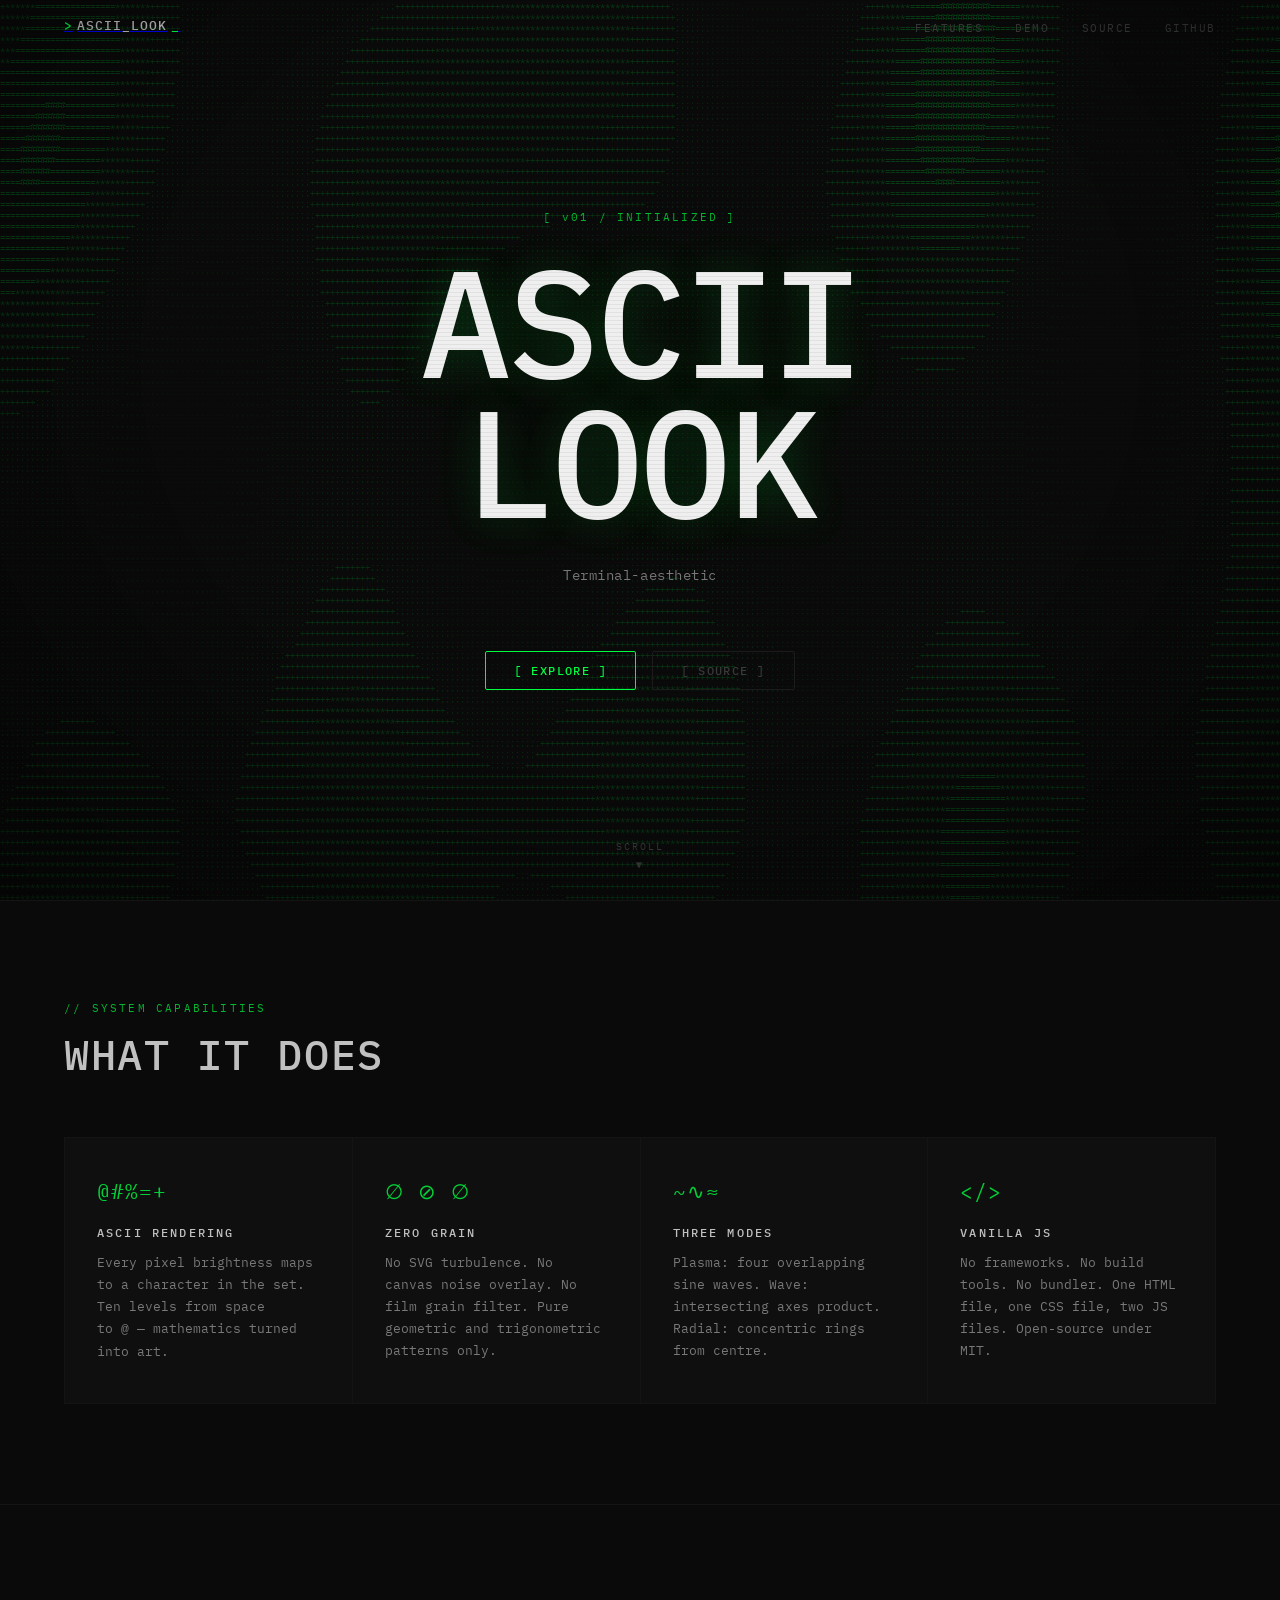
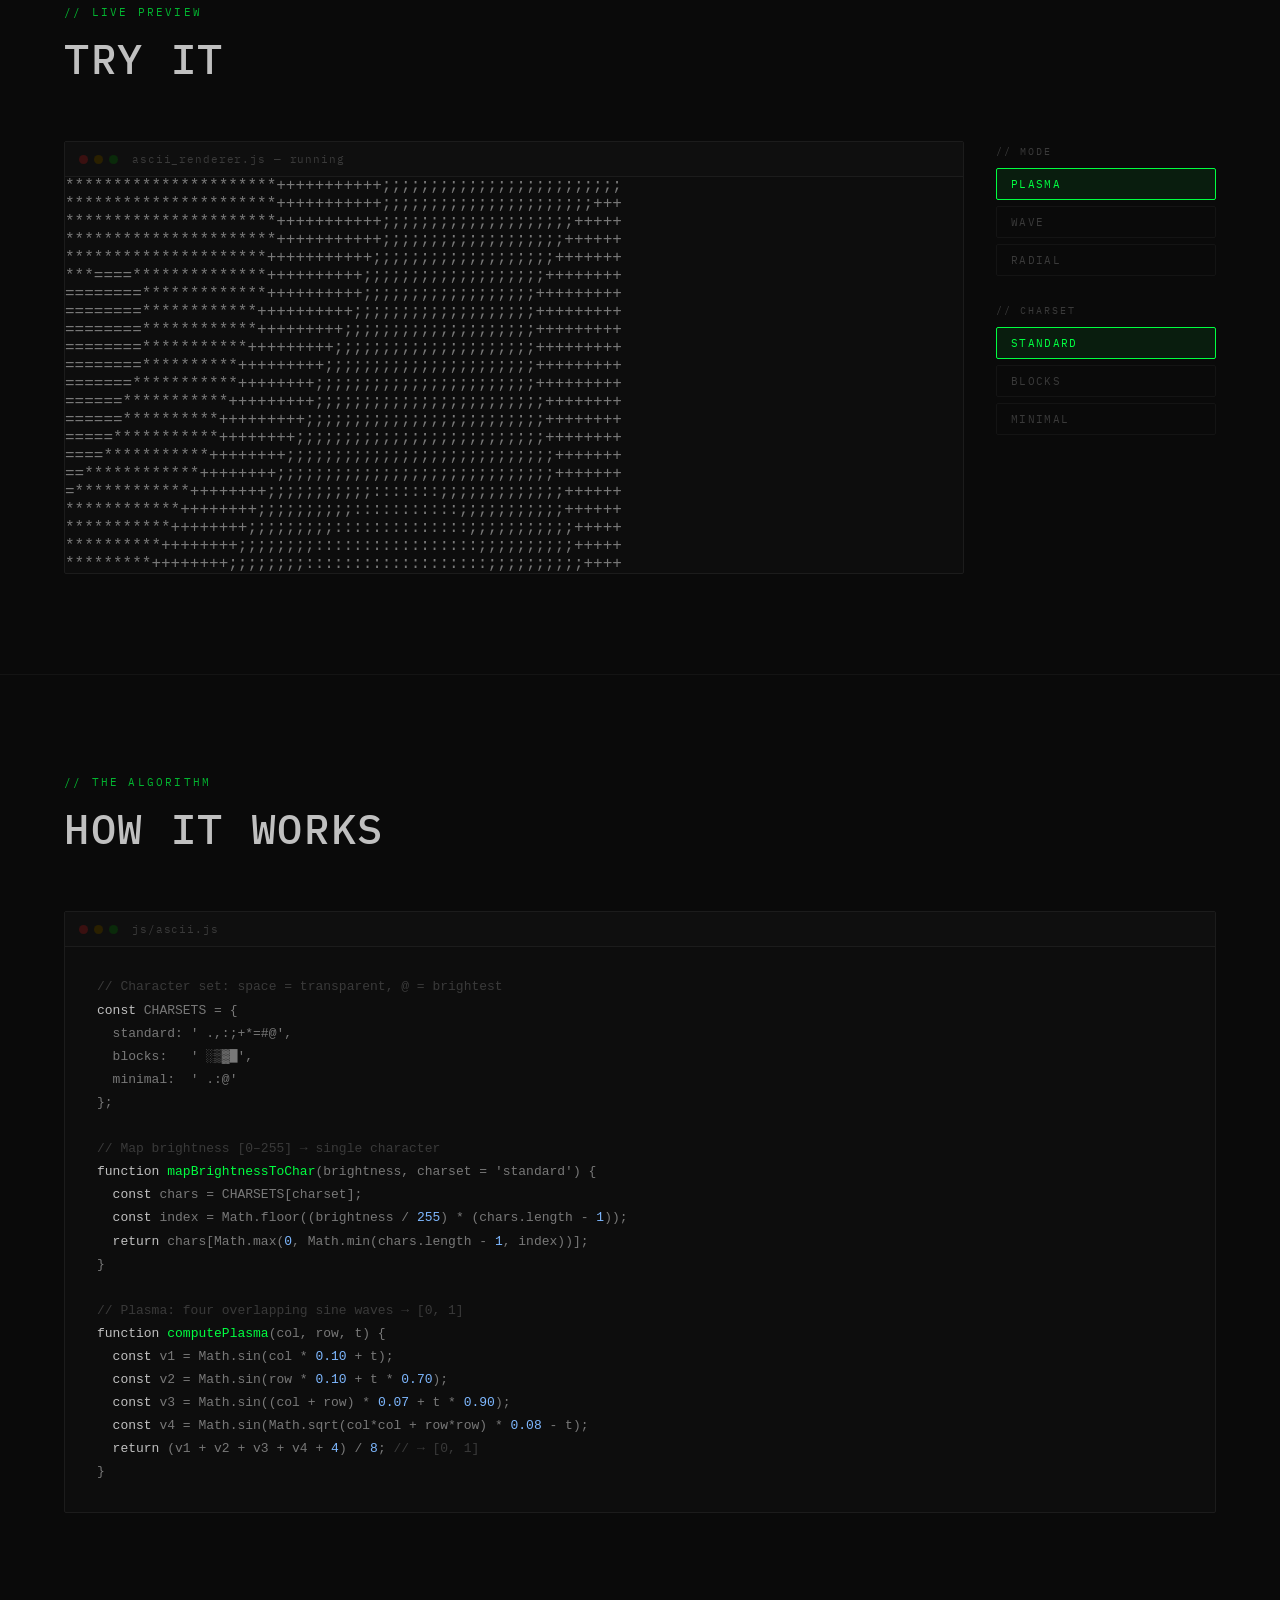
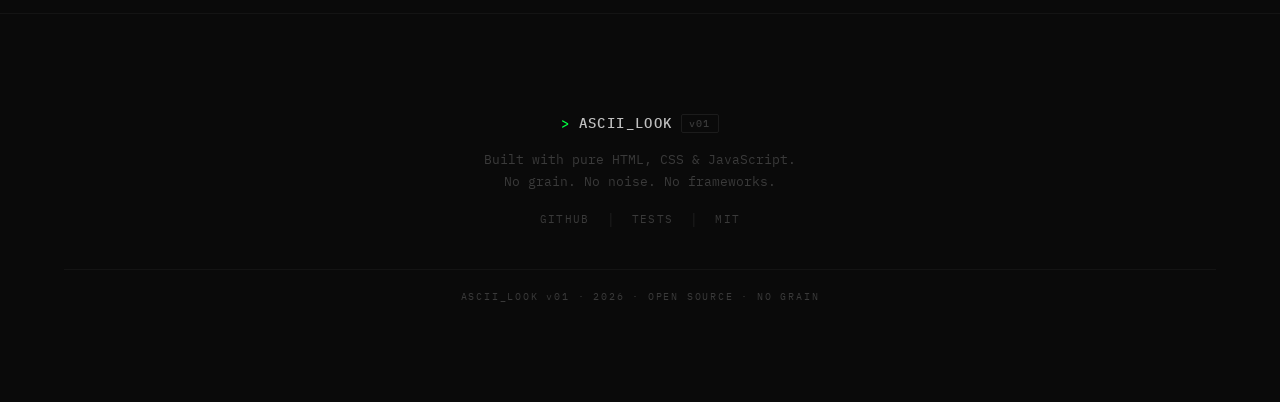
==== index.html @ 72c84805 "feat: initial release of ascii look v01 Terminal-aesthetic ASCII animation website. - Pure trigonome" ====
<!DOCTYPE html>
<html lang="en">
<head>
  <meta charset="UTF-8" />
  <meta name="viewport" content="width=device-width, initial-scale=1.0, viewport-fit=cover" />
  <meta name="description" content="ASCII Look v01 — Terminal-aesthetic ASCII animation. No grain. No noise. Pure characters." />
  <meta name="theme-color" content="#00ff41" />

  <!-- Open Graph -->
  <meta property="og:type"        content="website" />
  <meta property="og:title"       content="ASCII Look v01" />
  <meta property="og:description" content="Terminal-aesthetic ASCII animation. No grain. No noise. Pure characters." />

  <title>ASCII Look v01</title>

  <link rel="preconnect" href="https://fonts.googleapis.com" />
  <link rel="preconnect" href="https://fonts.gstatic.com" crossorigin />
  <link href="https://fonts.googleapis.com/css2?family=IBM+Plex+Mono:wght@300;400;500&family=JetBrains+Mono:wght@300;400;500&display=swap" rel="stylesheet" />
  <link rel="stylesheet" href="css/styles.css" />
</head>

<body>

  <!-- ══════════════════════════════════════════════
       NAV
  ════════════════════════════════════════════════ -->
  <nav class="nav" id="nav" aria-label="Main navigation">
    <div class="nav-container">

      <a href="#hero" class="nav-logo" aria-label="ASCII Look v01 home">
        <span class="nav-prefix" aria-hidden="true">&gt;</span>
        <span class="nav-brand">ASCII_LOOK</span>
        <span class="blink" aria-hidden="true">_</span>
      </a>

      <ul class="nav-links" role="list">
        <li><a href="#features" class="nav-link">FEATURES</a></li>
        <li><a href="#demo"     class="nav-link">DEMO</a></li>
        <li><a href="#code"     class="nav-link">SOURCE</a></li>
        <li><a href="https://github.com/pearlraina/ascii-look-v01" class="nav-link" target="_blank" rel="noopener">GITHUB</a></li>
      </ul>

    </div>
  </nav>


  <!-- ══════════════════════════════════════════════
       HERO
  ════════════════════════════════════════════════ -->
  <section class="hero" id="hero" aria-label="Hero">

    <canvas id="hero-canvas" aria-hidden="true"></canvas>

    <div class="hero-content">
      <p class="hero-label">[ v01 / INITIALIZED ]</p>

      <h1 class="hero-title" aria-label="ASCII Look">
        ASCII<br>LOOK
      </h1>

      <p class="hero-sub">
        Terminal-aesthetic ASCII animation.
No grain. No noise. Just characters and light.
      </p>

      <div class="hero-actions">
        <a href="#demo"    class="btn btn-primary">[ EXPLORE ]</a>
        <a href="#code"    class="btn btn-secondary">[ SOURCE ]</a>
      </div>
    </div>

    <div class="hero-scroll" aria-hidden="true">
      <span class="scroll-text">SCROLL</span>
      <span>▼</span>
    </div>

  </section>


  <!-- ══════════════════════════════════════════════
       FEATURES
  ════════════════════════════════════════════════ -->
  <section class="features" id="features" aria-label="Features">
    <div class="section-container">

      <header class="section-header">
        <span class="section-prefix">// SYSTEM CAPABILITIES</span>
        <h2 class="section-title">WHAT IT DOES</h2>
      </header>

      <div class="features-grid">

        <article class="feature-card">
          <p class="feature-icon" aria-hidden="true">@#%=+</p>
          <h3 class="feature-title">ASCII RENDERING</h3>
          <p class="feature-text">
            Every pixel brightness maps to a character in the set.
            Ten levels from space to&nbsp;<code>@</code>&nbsp;—
            mathematics turned into art.
          </p>
        </article>

        <article class="feature-card">
          <p class="feature-icon" aria-hidden="true">∅ ⊘ ∅</p>
          <h3 class="feature-title">ZERO GRAIN</h3>
          <p class="feature-text">
            No SVG turbulence. No canvas noise overlay.
            No film grain filter. Pure geometric and
            trigonometric patterns only.
          </p>
        </article>

        <article class="feature-card">
          <p class="feature-icon" aria-hidden="true">~∿≈</p>
          <h3 class="feature-title">THREE MODES</h3>
          <p class="feature-text">
            Plasma: four overlapping sine waves.
            Wave: intersecting axes product.
            Radial: concentric rings from centre.
          </p>
        </article>

        <article class="feature-card">
          <p class="feature-icon" aria-hidden="true">&lt;/&gt;</p>
          <h3 class="feature-title">VANILLA JS</h3>
          <p class="feature-text">
            No frameworks. No build tools. No bundler.
            One HTML file, one CSS file, two JS files.
            Open-source under MIT.
          </p>
        </article>

      </div>
    </div>
  </section>


  <!-- ══════════════════════════════════════════════
       DEMO
  ════════════════════════════════════════════════ -->
  <section class="demo-section" id="demo" aria-label="Interactive demo">
    <div class="section-container">

      <header class="section-header">
        <span class="section-prefix">// LIVE PREVIEW</span>
        <h2 class="section-title">TRY IT</h2>
      </header>

      <div class="demo-container">

        <!-- Output terminal -->
        <div class="terminal-window" role="img" aria-label="Live ASCII animation output">
          <div class="terminal-bar" aria-hidden="true">
            <span class="terminal-dot red"></span>
            <span class="terminal-dot yellow"></span>
            <span class="terminal-dot green"></span>
            <span class="terminal-title">ascii_renderer.js — running</span>
          </div>
          <pre id="demo-ascii-output" aria-live="off"></pre>
        </div>

        <!-- Controls -->
        <div class="demo-controls" role="group" aria-label="Animation controls">

          <div class="control-group">
            <label class="control-label">// MODE</label>
            <div class="control-buttons" role="group" aria-label="Animation mode">
              <button class="ctrl-btn active" data-mode="plasma"  aria-pressed="true">PLASMA</button>
              <button class="ctrl-btn"        data-mode="wave"    aria-pressed="false">WAVE</button>
              <button class="ctrl-btn"        data-mode="radial"  aria-pressed="false">RADIAL</button>
            </div>
          </div>

          <div class="control-group">
            <label class="control-label">// CHARSET</label>
            <div class="control-buttons" role="group" aria-label="Character set">
              <button class="ctrl-btn active" data-charset="standard" aria-pressed="true">STANDARD</button>
              <button class="ctrl-btn"        data-charset="blocks"   aria-pressed="false">BLOCKS</button>
              <button class="ctrl-btn"        data-charset="minimal"  aria-pressed="false">MINIMAL</button>
            </div>
          </div>

        </div>
      </div>

    </div>
  </section>


  <!-- ══════════════════════════════════════════════
       CODE / ALGORITHM
  ════════════════════════════════════════════════ -->
  <section class="code-section" id="code" aria-label="Source code">
    <div class="section-container">

      <header class="section-header">
        <span class="section-prefix">// THE ALGORITHM</span>
        <h2 class="section-title">HOW IT WORKS</h2>
      </header>

      <div class="code-terminal">
        <div class="terminal-bar" aria-hidden="true">
          <span class="terminal-dot red"></span>
          <span class="terminal-dot yellow"></span>
          <span class="terminal-dot green"></span>
          <span class="terminal-title">js/ascii.js</span>
        </div>
        <pre class="code-block"><code><span class="c-comment">// Character set: space = transparent, @ = brightest</span>
<span class="c-kw">const</span> CHARSETS = {
  standard: <span class="c-str">' .,:;+*=#@'</span>,
  blocks:   <span class="c-str">' ░▒▓█'</span>,
  minimal:  <span class="c-str">' .:@'</span>
};

<span class="c-comment">// Map brightness [0–255] → single character</span>
<span class="c-kw">function</span> <span class="c-fn">mapBrightnessToChar</span>(brightness, charset = <span class="c-str">'standard'</span>) {
  <span class="c-kw">const</span> chars = CHARSETS[charset];
  <span class="c-kw">const</span> index = Math.floor((brightness / <span class="c-num">255</span>) * (chars.length - <span class="c-num">1</span>));
  <span class="c-kw">return</span> chars[Math.max(<span class="c-num">0</span>, Math.min(chars.length - <span class="c-num">1</span>, index))];
}

<span class="c-comment">// Plasma: four overlapping sine waves → [0, 1]</span>
<span class="c-kw">function</span> <span class="c-fn">computePlasma</span>(col, row, t) {
  <span class="c-kw">const</span> v1 = Math.sin(col * <span class="c-num">0.10</span> + t);
  <span class="c-kw">const</span> v2 = Math.sin(row * <span class="c-num">0.10</span> + t * <span class="c-num">0.70</span>);
  <span class="c-kw">const</span> v3 = Math.sin((col + row) * <span class="c-num">0.07</span> + t * <span class="c-num">0.90</span>);
  <span class="c-kw">const</span> v4 = Math.sin(Math.sqrt(col*col + row*row) * <span class="c-num">0.08</span> - t);
  <span class="c-kw">return</span> (v1 + v2 + v3 + v4 + <span class="c-num">4</span>) / <span class="c-num">8</span>; <span class="c-comment">// → [0, 1]</span>
}</code></pre>
      </div>

    </div>
  </section>


  <!-- ══════════════════════════════════════════════
       FOOTER
  ════════════════════════════════════════════════ -->
  <footer class="footer" aria-label="Site footer">
    <div class="section-container">

      <div class="footer-content">
        <p class="footer-logo" aria-label="ASCII Look v01">
          <span class="footer-prefix" aria-hidden="true">&gt;</span>
          <span class="footer-brand">ASCII_LOOK</span>
          <span class="footer-version">v01</span>
        </p>

        <p class="footer-text">
          Built with pure HTML, CSS &amp; JavaScript.<br>
          No grain. No noise. No frameworks.
        </p>

        <nav class="footer-links" aria-label="Footer links">
          <a href="https://github.com/pearlraina/ascii-look-v01" class="footer-link" target="_blank" rel="noopener">GITHUB</a>
          <span class="footer-sep" aria-hidden="true">|</span>
          <a href="tests/runner.html" class="footer-link">TESTS</a>
          <span class="footer-sep" aria-hidden="true">|</span>
          <a href="https://github.com/pearlraina/ascii-look-v01/blob/main/LICENSE" class="footer-link" target="_blank" rel="noopener">MIT</a>
        </nav>
      </div>

      <div class="footer-bottom">
        <p class="footer-copy">ASCII_LOOK v01 · 2026 · OPEN SOURCE · NO GRAIN</p>
      </div>

    </div>
  </footer>


  <!-- ── Scripts (order matters: engine before app) ── -->
  <script src="js/ascii.js"></script>
  <script src="js/main.js"></script>

</body>
</html>
---- css/styles.css ----
/* ============================================================
   ASCII Look v01 — Stylesheet
   No grain. No noise. Pure ASCII on dark.
   ============================================================ */

@import url('https://fonts.googleapis.com/css2?family=IBM+Plex+Mono:wght@300;400;500&family=JetBrains+Mono:wght@300;400;500&display=swap');

/* ── Design tokens ─────────────────────────────────────────── */
:root {
  --bg:           #0a0a0a;
  --bg-panel:     #0d0d0d;
  --bg-card:      #0f0f0f;
  --border:       #1c1c1c;
  --border-dim:   #141414;

  --green:        #00ff41;
  --green-dim:    rgba(0, 255, 65, 0.45);
  --green-glow:   rgba(0, 255, 65, 0.25);
  --green-subtle: rgba(0, 255, 65, 0.08);

  --text:         #787878;
  --text-bright:  #c0c0c0;
  --text-dim:     #3a3a3a;
  --text-white:   #efefef;

  --font:         'IBM Plex Mono', 'JetBrains Mono', Consolas, monospace;
  --nav-h:        52px;
  --radius:       2px;

  --scanline-opacity: 0.055;
}

/* ── Reset ─────────────────────────────────────────────────── */
*, *::before, *::after { box-sizing: border-box; margin: 0; padding: 0; }
html { font-size: 16px; scroll-behavior: smooth; }

body {
  font-family:              var(--font);
  background-color:         var(--bg);
  color:                    var(--text);
  -webkit-font-smoothing:   antialiased;
  -moz-osx-font-smoothing:  grayscale;
  overflow-x:               hidden;
  min-height:               100vh;
}

/* ── Scanlines overlay (no grain, just thin horizontal lines) ── */
body::before {
  content:          '';
  position:         fixed;
  inset:            0;
  pointer-events:   none;
  z-index:          9999;
  background: repeating-linear-gradient(
    0deg,
    transparent 0px,
    transparent 3px,
    rgba(0, 0, 0, var(--scanline-opacity)) 3px,
    rgba(0, 0, 0, var(--scanline-opacity)) 4px
  );
}

/* ── Vignette ───────────────────────────────────────────────── */
body::after {
  content:        '';
  position:       fixed;
  inset:          0;
  pointer-events: none;
  z-index:        998;
  background: radial-gradient(
    ellipse at 50% 40%,
    transparent 55%,
    rgba(0, 0, 0, 0.45) 100%
  );
}

/* ── Typography helpers ─────────────────────────────────────── */
.mono    { font-family: var(--font); }
.glow    {
  text-shadow:
    0 0 6px  var(--green-glow),
    0 0 14px var(--green-glow),
    0 0 28px rgba(0, 255, 65, 0.12);
}
.dim     { color: var(--text-dim); }
.bright  { color: var(--text-bright); }

/* ── Scrollbar ─────────────────────────────────────────────── */
::-webkit-scrollbar              { width: 4px; height: 4px; }
::-webkit-scrollbar-track        { background: transparent; }
::-webkit-scrollbar-thumb        { background: var(--border); border-radius: 2px; }
::-webkit-scrollbar-thumb:hover  { background: var(--text-dim); }

/* ── Selection ─────────────────────────────────────────────── */
::selection {
  background: rgba(0, 255, 65, 0.18);
  color:      var(--green);
}

/* ============================================================
   NAV
   ============================================================ */
.nav {
  position:         fixed;
  top:              0;
  left:             0;
  right:            0;
  height:           var(--nav-h);
  z-index:          500;
  border-bottom:    1px solid transparent;
  transition:       border-color 0.3s, background 0.3s;
}

.nav--scrolled {
  background:   rgba(10, 10, 10, 0.92);
  border-color: var(--border);
  backdrop-filter: blur(6px);
}

.nav-container {
  display:         flex;
  align-items:     center;
  justify-content: space-between;
  height:          100%;
  max-width:       1200px;
  margin:          0 auto;
  padding:         0 24px;
}

.nav-logo {
  display:      flex;
  align-items:  center;
  gap:          4px;
  font-size:    0.8125rem;
  font-weight:  500;
  letter-spacing: 0.08em;
}
.nav-prefix { color: var(--green); }
.nav-brand  { color: var(--text-bright); }

.nav-links {
  display:    flex;
  list-style: none;
  gap:        32px;
}
.nav-link {
  font-size:      0.6875rem;
  font-weight:    400;
  letter-spacing: 0.14em;
  color:          var(--text-dim);
  text-decoration: none;
  transition:     color 0.2s;
}
.nav-link:hover { color: var(--text-bright); }

/* ── Blinking cursor ─────────────────────────────────────────── */
.blink {
  animation: blink 1.1s step-end infinite;
  color: var(--green);
}
@keyframes blink {
  0%, 100% { opacity: 1; }
  50%       { opacity: 0; }
}

/* ============================================================
   HERO
   ============================================================ */
.hero {
  position:   relative;
  height:     100dvh;
  display:    flex;
  align-items: center;
  justify-content: center;
  overflow:   hidden;
}

#hero-canvas {
  position:       absolute;
  inset:          0;
  width:          100%;
  height:         100%;
  opacity:        0.42;
  pointer-events: none;
}

.hero-content {
  position:   relative;
  z-index:    10;
  text-align: center;
  padding:    0 24px;
}

.hero-label {
  font-size:      0.6875rem;
  letter-spacing: 0.2em;
  color:          var(--green);
  margin-bottom:  28px;
  opacity:        0.7;
}

.hero-title {
  font-size:      clamp(4rem, 12vw, 9.5rem);
  font-weight:    500;
  line-height:    0.92;
  letter-spacing: -0.02em;
  color:          var(--text-white);
  text-shadow:
    0 0 40px rgba(0, 255, 65, 0.15),
    0 0 80px rgba(0, 255, 65, 0.08);
  margin-bottom:  32px;
}

.hero-sub {
  font-size:      0.875rem;
  line-height:    1.7;
  color:          var(--text);
  letter-spacing: 0.04em;
  margin-bottom:  48px;
  min-height:     2.8em;
}

.hero-actions {
  display:    flex;
  gap:        16px;
  justify-content: center;
  flex-wrap:  wrap;
}

.hero-scroll {
  position:   absolute;
  bottom:     28px;
  left:       50%;
  transform:  translateX(-50%);
  z-index:    10;
  display:    flex;
  flex-direction: column;
  align-items: center;
  gap:        6px;
  color:      var(--text-dim);
  font-size:  0.625rem;
  letter-spacing: 0.2em;
  animation:  float 2.2s ease-in-out infinite;
}
@keyframes float {
  0%, 100% { transform: translateX(-50%) translateY(0); }
  50%       { transform: translateX(-50%) translateY(6px); }
}

/* ============================================================
   BUTTONS
   ============================================================ */
.btn {
  display:          inline-block;
  font-family:      var(--font);
  font-size:        0.75rem;
  font-weight:      500;
  letter-spacing:   0.12em;
  text-decoration:  none;
  padding:          11px 28px;
  border:           1px solid;
  border-radius:    var(--radius);
  cursor:           pointer;
  transition:       all 0.2s;
  white-space:      nowrap;
}

.btn-primary {
  border-color:   var(--green);
  color:          var(--green);
  background:     transparent;
}
.btn-primary:hover {
  background:   var(--green-subtle);
  box-shadow:   0 0 16px var(--green-glow), 0 0 32px rgba(0,255,65,0.08);
  color:        var(--green);
  text-shadow:  0 0 8px var(--green-glow);
}

.btn-secondary {
  border-color: var(--border);
  color:        var(--text-dim);
  background:   transparent;
}
.btn-secondary:hover {
  border-color: var(--text-dim);
  color:        var(--text-bright);
}

/* ============================================================
   SHARED SECTION LAYOUT
   ============================================================ */
.section-container {
  max-width: 1200px;
  margin:    0 auto;
  padding:   100px 24px;
}

.section-header {
  margin-bottom: 56px;
}
.section-prefix {
  display:        block;
  font-size:      0.6875rem;
  letter-spacing: 0.2em;
  color:          var(--green);
  margin-bottom:  12px;
  opacity:        0.7;
}
.section-title {
  font-size:      clamp(1.6rem, 4vw, 2.6rem);
  font-weight:    500;
  letter-spacing: 0.04em;
  color:          var(--text-bright);
}

/* ============================================================
   FEATURES
   ============================================================ */
.features { border-top: 1px solid var(--border-dim); }

.features-grid {
  display:               grid;
  grid-template-columns: repeat(auto-fit, minmax(240px, 1fr));
  gap:                   1px;
  background:            var(--border-dim);
  border:                1px solid var(--border-dim);
}

.feature-card {
  background:  var(--bg-card);
  padding:     40px 32px;
  transition:  background 0.2s;
}
.feature-card:hover { background: #111111; }

.feature-icon {
  font-size:      1.3rem;
  color:          var(--green);
  letter-spacing: 0.05em;
  margin-bottom:  20px;
  opacity:        0.8;
}
.feature-title {
  font-size:      0.75rem;
  font-weight:    500;
  letter-spacing: 0.18em;
  color:          var(--text-bright);
  margin-bottom:  12px;
}
.feature-text {
  font-size:   0.8125rem;
  line-height: 1.7;
  color:       var(--text);
}

/* ============================================================
   DEMO SECTION
   ============================================================ */
.demo-section { border-top: 1px solid var(--border-dim); }

.demo-container {
  display:  flex;
  gap:      32px;
  flex-wrap: wrap;
}

.terminal-window {
  flex:         1 1 500px;
  border:       1px solid var(--border);
  border-radius: var(--radius);
  background:   var(--bg-panel);
  overflow:     hidden;
}

.terminal-bar {
  display:     flex;
  align-items: center;
  gap:         6px;
  padding:     10px 14px;
  border-bottom: 1px solid var(--border);
  background:  var(--bg-card);
}
.terminal-dot {
  width:         9px;
  height:        9px;
  border-radius: 50%;
}
.terminal-dot.red    { background: #3a1010; }
.terminal-dot.yellow { background: #2a2000; }
.terminal-dot.green  { background: #0a2a0a; }
.terminal-title {
  margin-left:    8px;
  font-size:      0.6875rem;
  color:          var(--text-dim);
  letter-spacing: 0.08em;
}

.demo-ascii-output {
  font-family:  var(--font);
  font-size:    9px;
  line-height:  1.08;
  letter-spacing: 0.01em;
  color:        var(--green);
  padding:      20px;
  white-space:  pre;
  overflow:     hidden;
  min-height:   260px;
  text-shadow:  0 0 5px var(--green-glow);
}

.demo-controls {
  flex:      0 0 220px;
  display:   flex;
  flex-direction: column;
  gap:       28px;
  padding:   4px 0;
}

.control-label {
  display:        block;
  font-size:      0.625rem;
  letter-spacing: 0.2em;
  color:          var(--text-dim);
  margin-bottom:  10px;
}

.control-buttons {
  display:   flex;
  flex-direction: column;
  gap:       6px;
}

.ctrl-btn {
  font-family:    var(--font);
  font-size:      0.6875rem;
  font-weight:    400;
  letter-spacing: 0.12em;
  color:          var(--text-dim);
  background:     transparent;
  border:         1px solid var(--border-dim);
  border-radius:  var(--radius);
  padding:        8px 14px;
  text-align:     left;
  cursor:         pointer;
  transition:     all 0.15s;
}
.ctrl-btn:hover  { border-color: var(--border); color: var(--text); }
.ctrl-btn.active {
  border-color: var(--green);
  color:        var(--green);
  background:   var(--green-subtle);
}

/* ============================================================
   CODE SECTION
   ============================================================ */
.code-section { border-top: 1px solid var(--border-dim); }

.code-terminal {
  border:     1px solid var(--border);
  border-radius: var(--radius);
  background: var(--bg-panel);
  overflow:   hidden;
}

.code-block {
  font-family:   var(--font);
  font-size:     0.8125rem;
  line-height:   1.7;
  padding:       28px 32px;
  overflow-x:    auto;
  white-space:   pre;
}

/* Syntax highlighting */
.c-comment { color: var(--text-dim); }
.c-kw      { color: var(--text-bright); }
.c-fn      { color: var(--green); }
.c-num     { color: #7eb8ff; }

/* ============================================================
   FOOTER
   ============================================================ */
.footer {
  border-top: 1px solid var(--border-dim);
  margin-top: 0;
}

.footer-content {
  display:        flex;
  flex-direction: column;
  align-items:    center;
  text-align:     center;
  gap:            16px;
  padding-bottom: 40px;
}

.footer-logo {
  display:      flex;
  align-items:  center;
  gap:          8px;
  font-size:    0.875rem;
  font-weight:  500;
  letter-spacing: 0.1em;
}
.footer-prefix  { color: var(--green); }
.footer-brand   { color: var(--text-bright); }
.footer-version {
  font-size:   0.625rem;
  color:       var(--text-dim);
  padding:     2px 7px;
  border:      1px solid var(--border);
  border-radius: var(--radius);
}

.footer-text {
  font-size:   0.8125rem;
  line-height: 1.7;
  color:       var(--text-dim);
}

.footer-links {
  display:    flex;
  gap:        16px;
  align-items: center;
}
.footer-link {
  font-size:      0.6875rem;
  letter-spacing: 0.12em;
  color:          var(--text-dim);
  text-decoration: none;
  transition:     color 0.2s;
}
.footer-link:hover { color: var(--text-bright); }
.footer-sep        { color: var(--border); }

.footer-bottom {
  border-top:   1px solid var(--border-dim);
  padding-top:  20px;
  text-align:   center;
}
.footer-copy {
  font-size:      0.625rem;
  letter-spacing: 0.18em;
  color:          var(--text-dim);
}

/* ============================================================
   RESPONSIVE
   ============================================================ */
@media (max-width: 768px) {
  .nav-links          { display: none; }
  .features-grid      { grid-template-columns: 1fr; }
  .demo-container     { flex-direction: column; }
  .demo-controls      { flex-direction: row; flex-wrap: wrap; }
  .control-buttons    { flex-direction: row; }
  .section-container  { padding: 64px 20px; }
}

@media (max-width: 480px) {
  .hero-actions { flex-direction: column; align-items: center; }
}
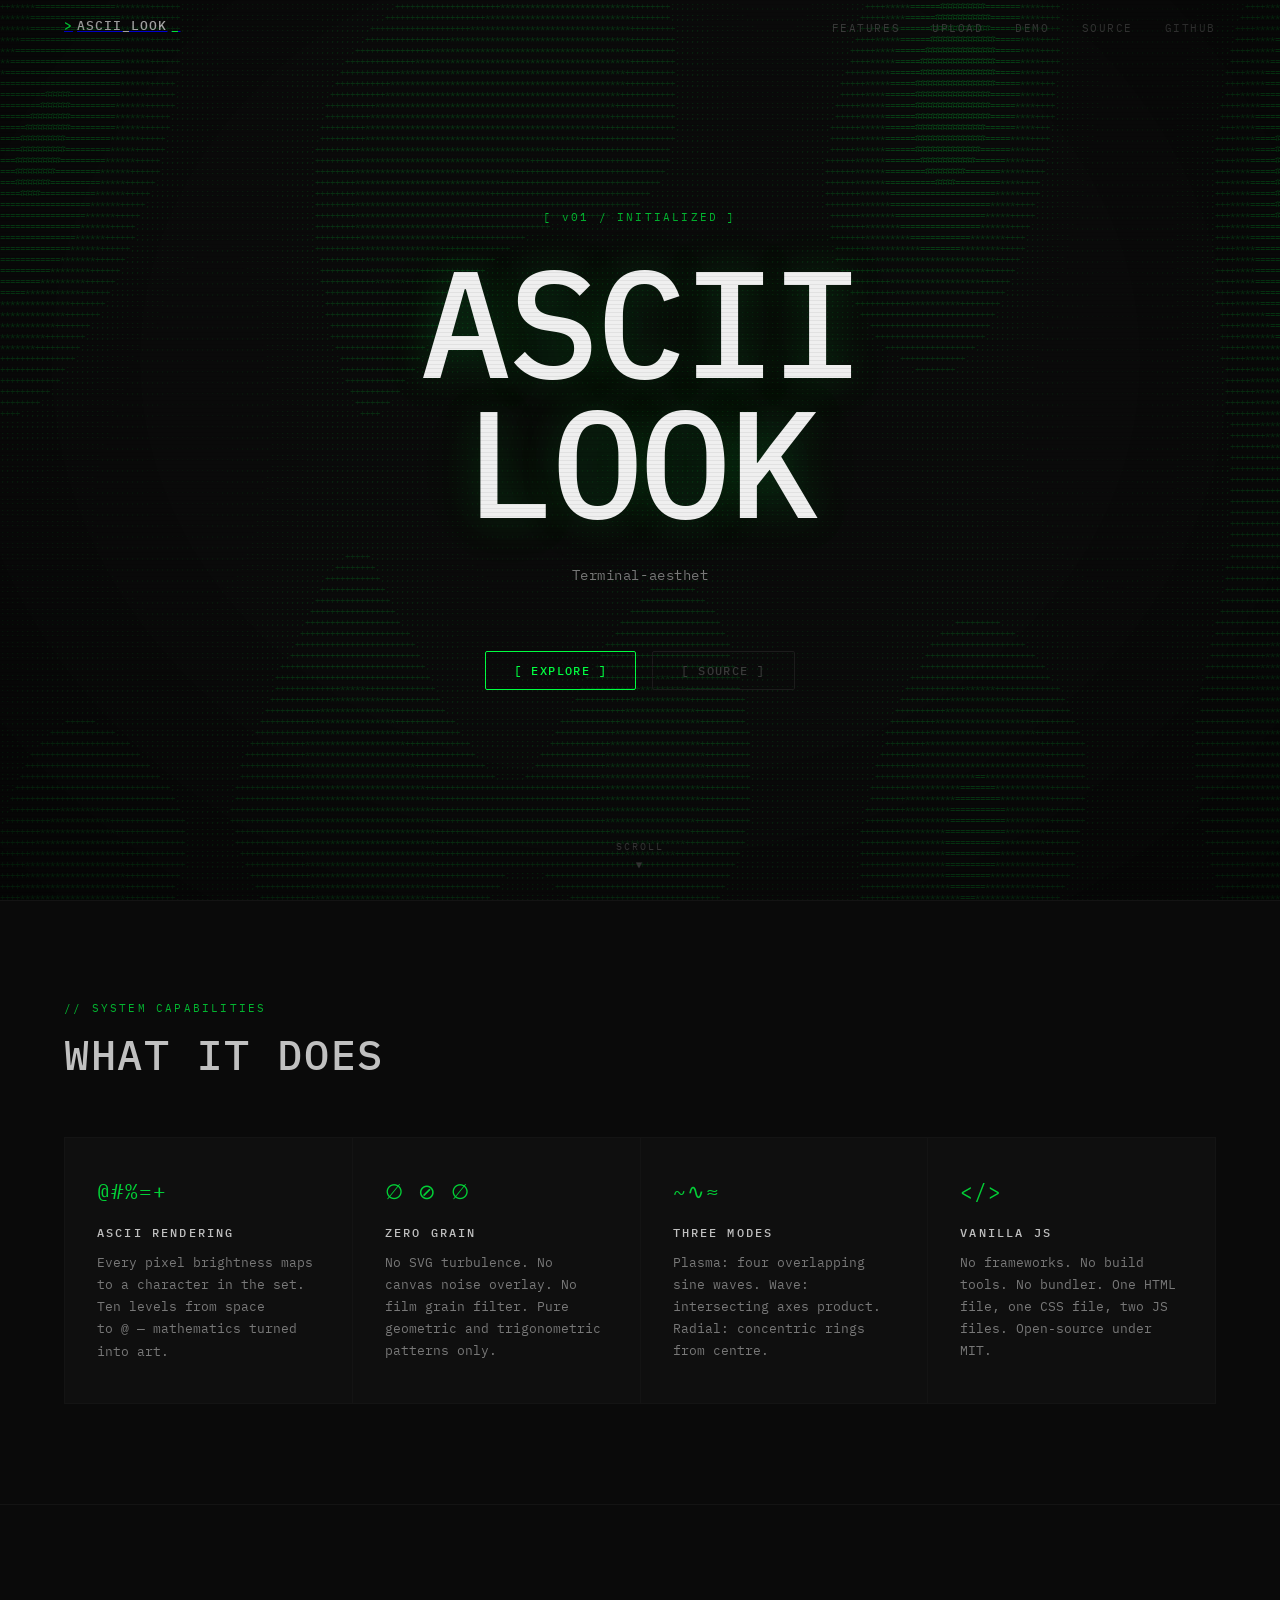
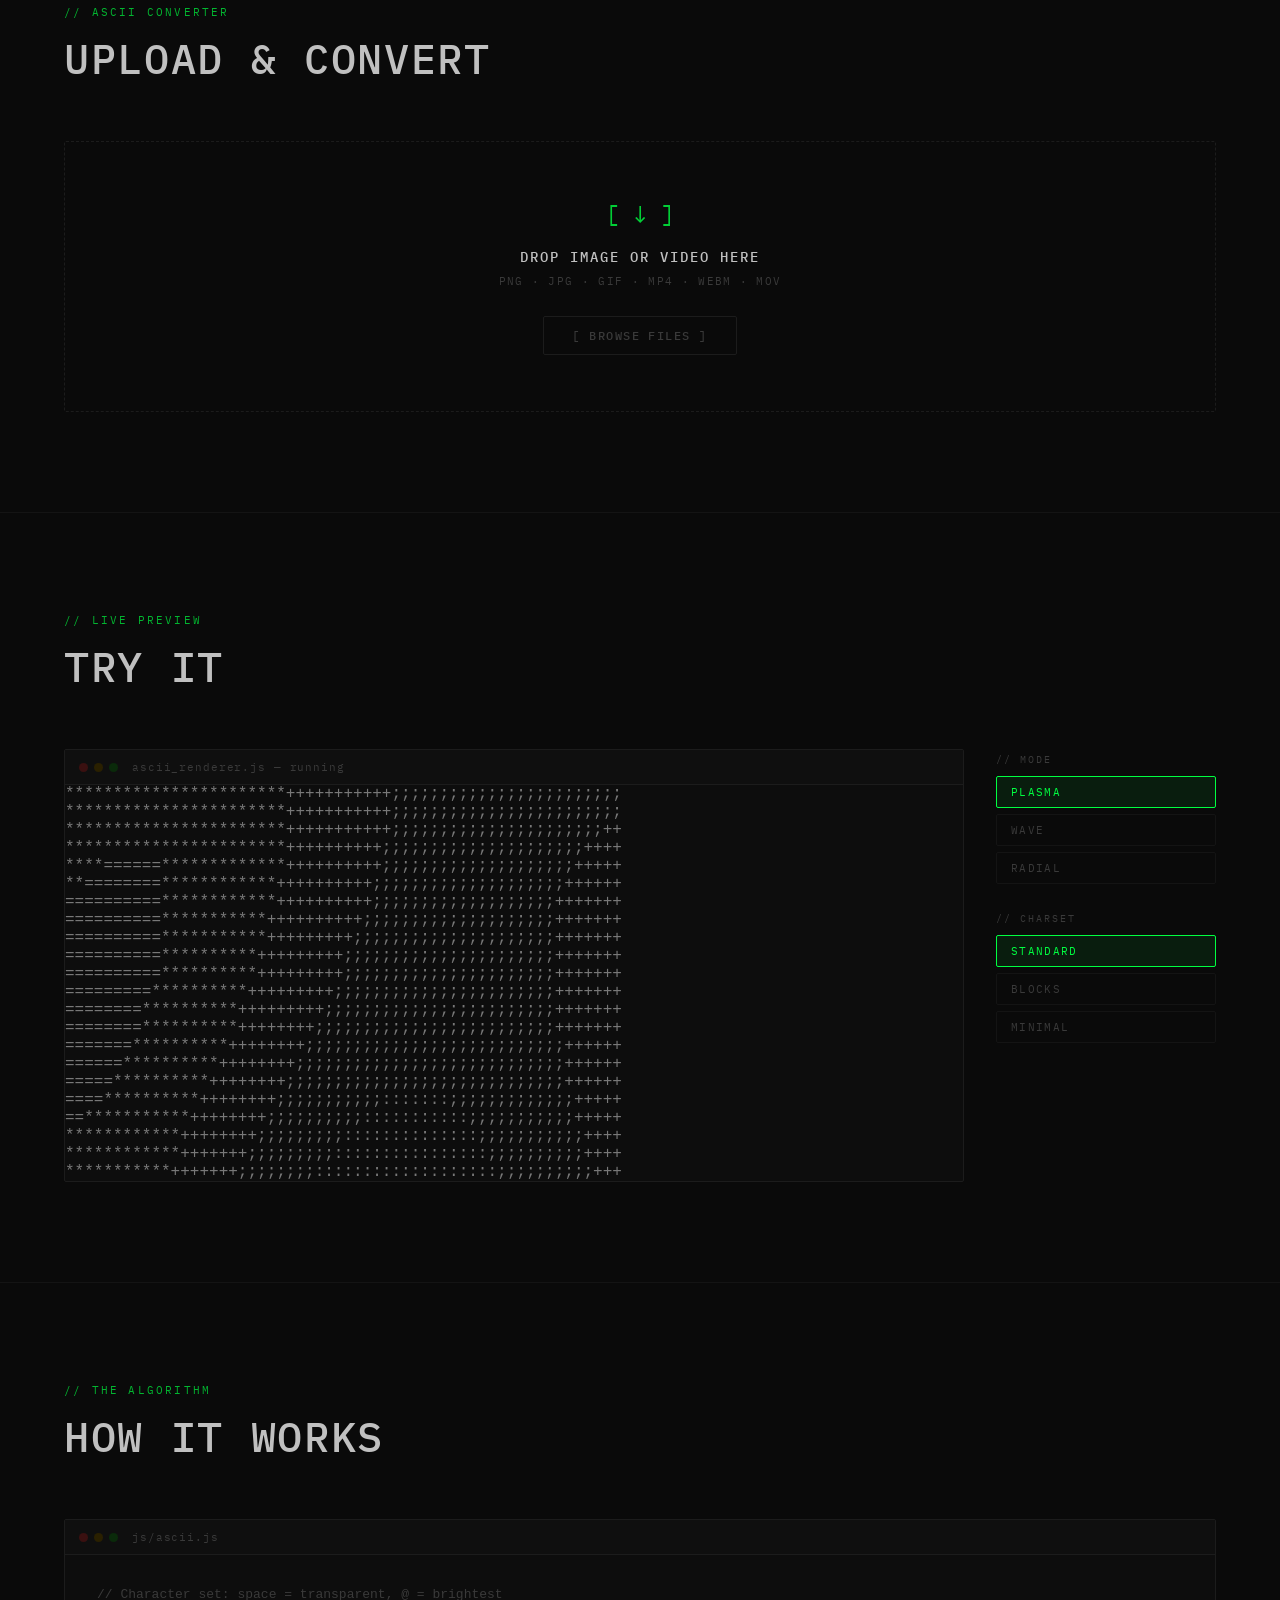
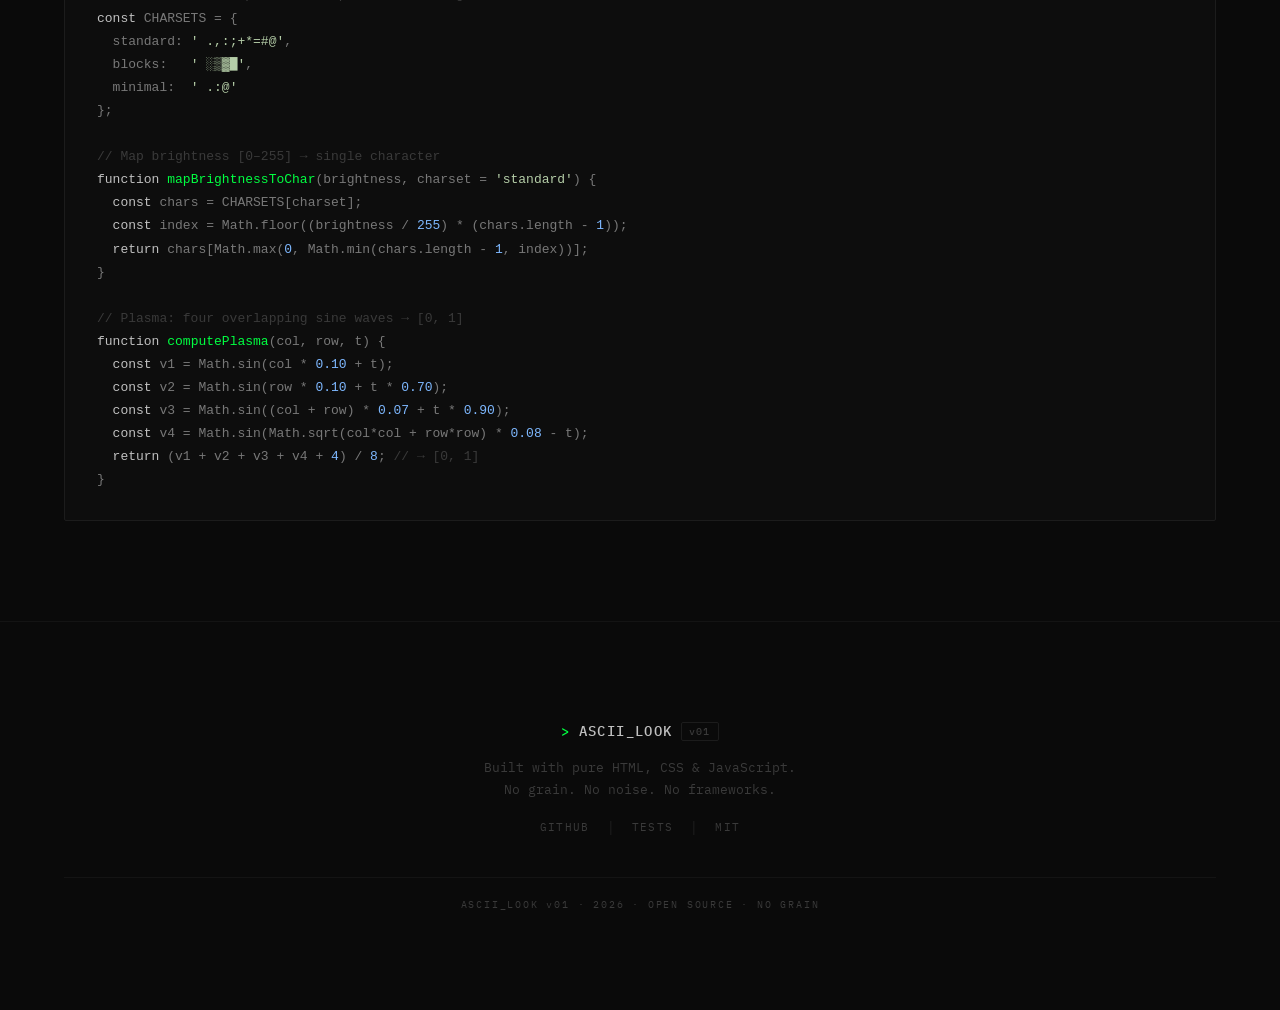
==== commit 188cadaa: "feat: colored ASCII converter for images and videos - Upload any PNG/JPG/GIF/MP4/WEBM/MOV via drag-d" ====
--- a/index.html
+++ b/index.html
@@ -35,6 +35,7 @@
 
       <ul class="nav-links" role="list">
         <li><a href="#features" class="nav-link">FEATURES</a></li>
+        <li><a href="#upload"   class="nav-link">UPLOAD</a></li>
         <li><a href="#demo"     class="nav-link">DEMO</a></li>
         <li><a href="#code"     class="nav-link">SOURCE</a></li>
         <li><a href="https://github.com/pearlraina/ascii-look-v01" class="nav-link" target="_blank" rel="noopener">GITHUB</a></li>
@@ -136,6 +137,75 @@
 
 
   <!-- ══════════════════════════════════════════════
+       UPLOAD / ASCII CONVERTER
+  ════════════════════════════════════════════════ -->
+  <section class="upload-section" id="upload" aria-label="ASCII converter">
+    <div class="section-container">
+
+      <header class="section-header">
+        <span class="section-prefix">// ASCII CONVERTER</span>
+        <h2 class="section-title">UPLOAD &amp; CONVERT</h2>
+      </header>
+
+      <!-- Drop zone -->
+      <div class="drop-zone" id="drop-zone" role="button" tabindex="0"
+           aria-label="Drop an image or video here, or press Enter to browse">
+        <p class="drop-icon" aria-hidden="true">[ ↓ ]</p>
+        <p class="drop-label">DROP IMAGE OR VIDEO HERE</p>
+        <p class="drop-sub">PNG · JPG · GIF · MP4 · WEBM · MOV</p>
+        <label class="btn btn-secondary" onclick="event.stopPropagation()">
+          [ BROWSE FILES ]
+          <input type="file" id="file-input" accept="image/*,video/*" hidden>
+        </label>
+      </div>
+
+      <!-- Output (hidden until a file is loaded) -->
+      <div class="upload-output" id="upload-output" hidden>
+
+        <div class="terminal-window">
+          <div class="terminal-bar" aria-hidden="true">
+            <span class="terminal-dot red"></span>
+            <span class="terminal-dot yellow"></span>
+            <span class="terminal-dot green"></span>
+            <span class="terminal-title" id="upload-filename">output</span>
+          </div>
+          <canvas id="ascii-output-canvas" aria-label="Colored ASCII art output"></canvas>
+        </div>
+
+        <!-- Video controls (hidden for images) -->
+        <div class="video-controls" id="video-controls" hidden>
+          <button class="ctrl-btn" id="video-play-pause">▶  PLAY</button>
+        </div>
+
+        <!-- Render controls -->
+        <div class="upload-controls">
+
+          <div class="control-group">
+            <label class="control-label" for="cell-size-slider">// CELL SIZE</label>
+            <div class="slider-wrap">
+              <input type="range" id="cell-size-slider" min="4" max="24" value="10" step="1">
+              <span class="slider-val" id="cell-size-val">10px</span>
+            </div>
+            <p class="control-hint">smaller = more detail</p>
+          </div>
+
+          <div class="control-group">
+            <label class="control-label">// CHARSET</label>
+            <div class="control-buttons">
+              <button class="ctrl-btn active" data-upload-charset="standard">STANDARD</button>
+              <button class="ctrl-btn"        data-upload-charset="blocks">BLOCKS</button>
+              <button class="ctrl-btn"        data-upload-charset="minimal">MINIMAL</button>
+            </div>
+          </div>
+
+        </div>
+      </div>
+
+    </div>
+  </section>
+
+
+  <!-- ══════════════════════════════════════════════
        DEMO
   ════════════════════════════════════════════════ -->
   <section class="demo-section" id="demo" aria-label="Interactive demo">
--- a/css/styles.css
+++ b/css/styles.css
@@ -478,6 +478,7 @@
 .c-kw      { color: var(--text-bright); }
 .c-fn      { color: var(--green); }
 .c-num     { color: #7eb8ff; }
+.c-str     { color: #b5cea8; }
 
 /* ============================================================
    FOOTER
@@ -547,6 +548,128 @@
 }
 
 /* ============================================================
+   UPLOAD SECTION
+   ============================================================ */
+.upload-section { border-top: 1px solid var(--border-dim); }
+
+/* Drop zone ─────────────────────────────────────────────────── */
+.drop-zone {
+  border:         1px dashed var(--border);
+  border-radius:  var(--radius);
+  padding:        56px 24px;
+  text-align:     center;
+  cursor:         pointer;
+  transition:     border-color 0.2s, background 0.2s;
+  user-select:    none;
+}
+.drop-zone:hover,
+.drop-zone--active {
+  border-color: var(--green);
+  background:   var(--green-subtle);
+}
+.drop-zone:focus-visible {
+  outline:        2px solid var(--green);
+  outline-offset: 3px;
+}
+
+.drop-icon {
+  font-size:    1.5rem;
+  color:        var(--green);
+  margin-bottom: 18px;
+  opacity:      0.8;
+}
+.drop-label {
+  font-size:      0.875rem;
+  font-weight:    500;
+  letter-spacing: 0.14em;
+  color:          var(--text-bright);
+  margin-bottom:  8px;
+}
+.drop-sub {
+  font-size:      0.6875rem;
+  letter-spacing: 0.12em;
+  color:          var(--text-dim);
+  margin-bottom:  28px;
+}
+
+/* Output ────────────────────────────────────────────────────── */
+.upload-output  { margin-top: 36px; }
+
+#ascii-output-canvas {
+  display:    block;
+  width:      100%;
+  height:     auto;
+  background: #000;
+}
+
+/* Video controls ────────────────────────────────────────────── */
+.video-controls {
+  display:    flex;
+  gap:        12px;
+  margin-top: 12px;
+}
+
+/* Upload controls ───────────────────────────────────────────── */
+.upload-controls {
+  display:    flex;
+  gap:        40px;
+  flex-wrap:  wrap;
+  margin-top: 24px;
+  padding-top: 20px;
+  border-top: 1px solid var(--border-dim);
+}
+
+/* Range slider ──────────────────────────────────────────────── */
+.slider-wrap {
+  display:     flex;
+  align-items: center;
+  gap:         14px;
+  margin-top:  8px;
+}
+
+input[type='range'] {
+  -webkit-appearance: none;
+  appearance:         none;
+  width:              160px;
+  height:             2px;
+  background:         var(--border);
+  border:             none;
+  outline:            none;
+  cursor:             pointer;
+  border-radius:      0;
+}
+input[type='range']::-webkit-slider-thumb {
+  -webkit-appearance: none;
+  width:              10px;
+  height:             10px;
+  background:         var(--green);
+  cursor:             pointer;
+  border-radius:      0;
+  border:             none;
+}
+input[type='range']::-moz-range-thumb {
+  width:        10px;
+  height:       10px;
+  background:   var(--green);
+  cursor:       pointer;
+  border-radius: 0;
+  border:       none;
+}
+
+.slider-val {
+  font-size:   0.6875rem;
+  color:       var(--green);
+  min-width:   32px;
+}
+
+.control-hint {
+  font-size:      0.625rem;
+  letter-spacing: 0.1em;
+  color:          var(--text-dim);
+  margin-top:     6px;
+}
+
+/* ============================================================
    RESPONSIVE
    ============================================================ */
 @media (max-width: 768px) {
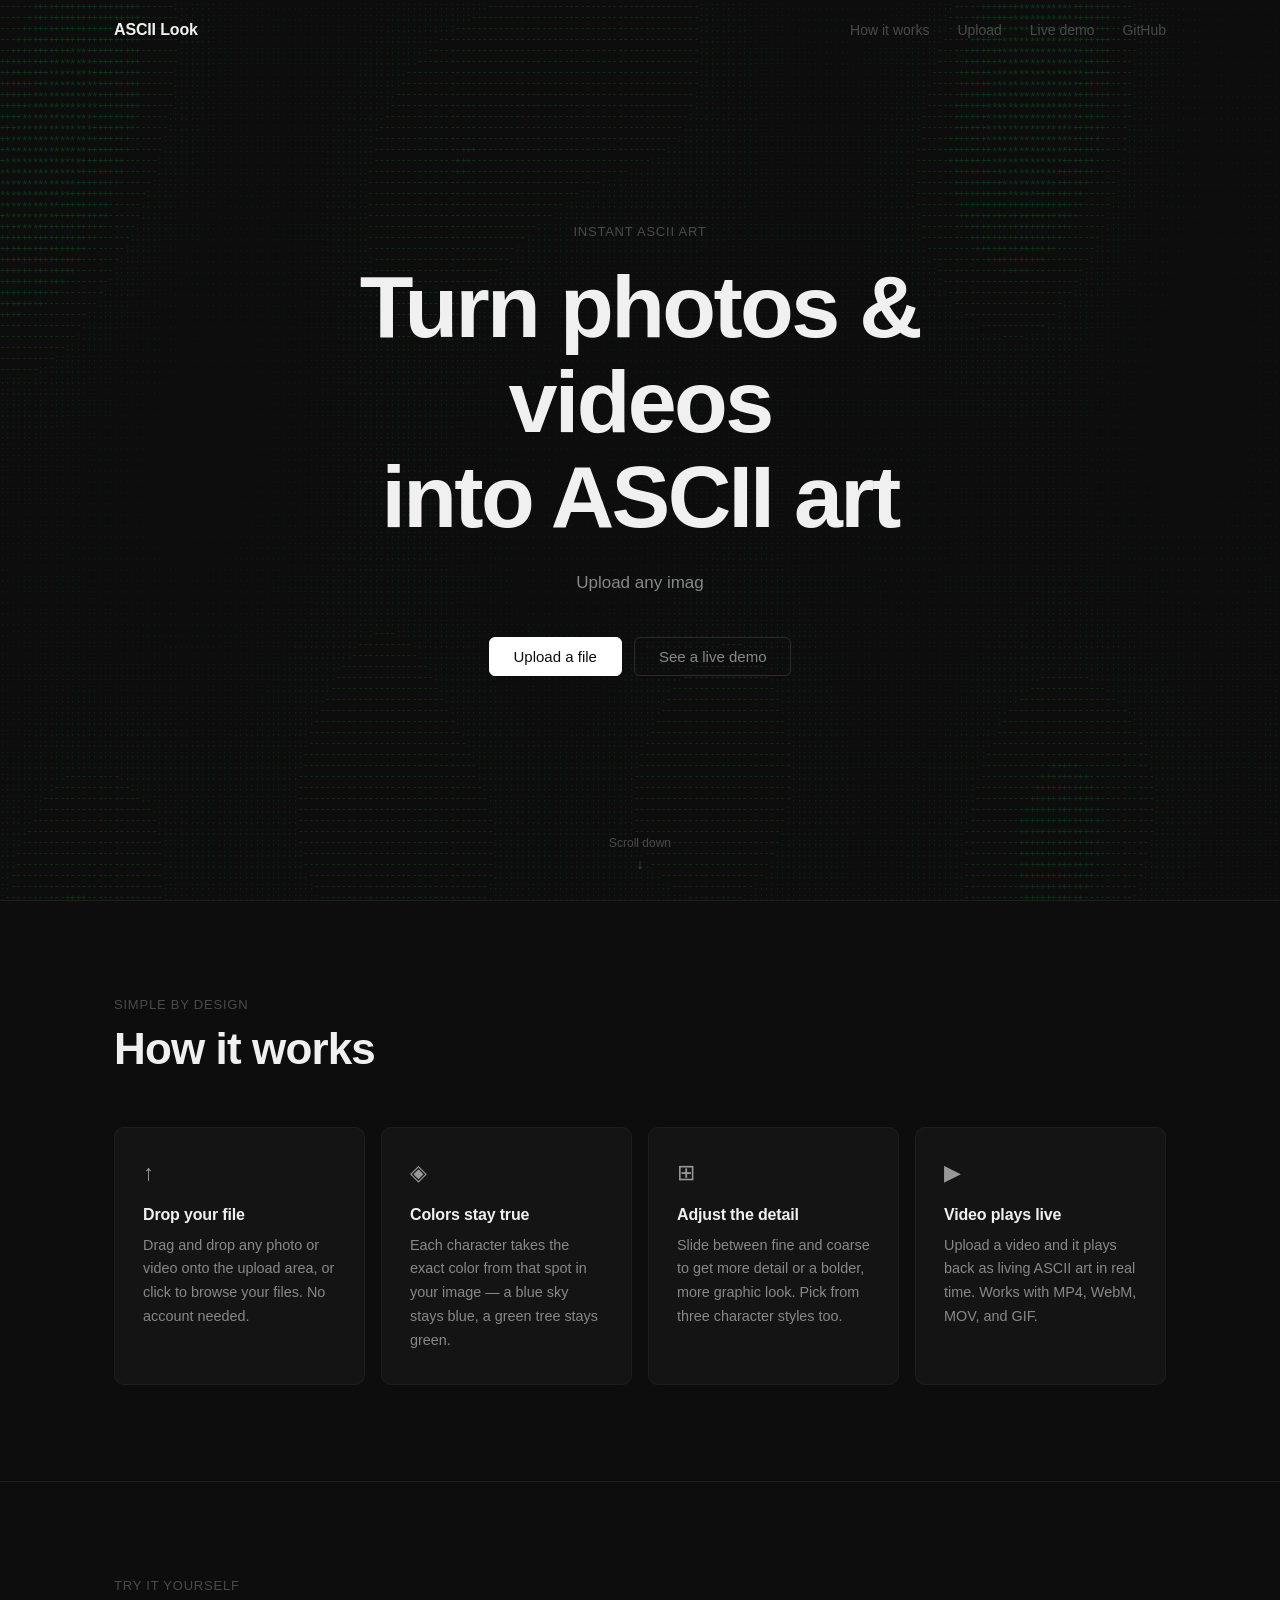
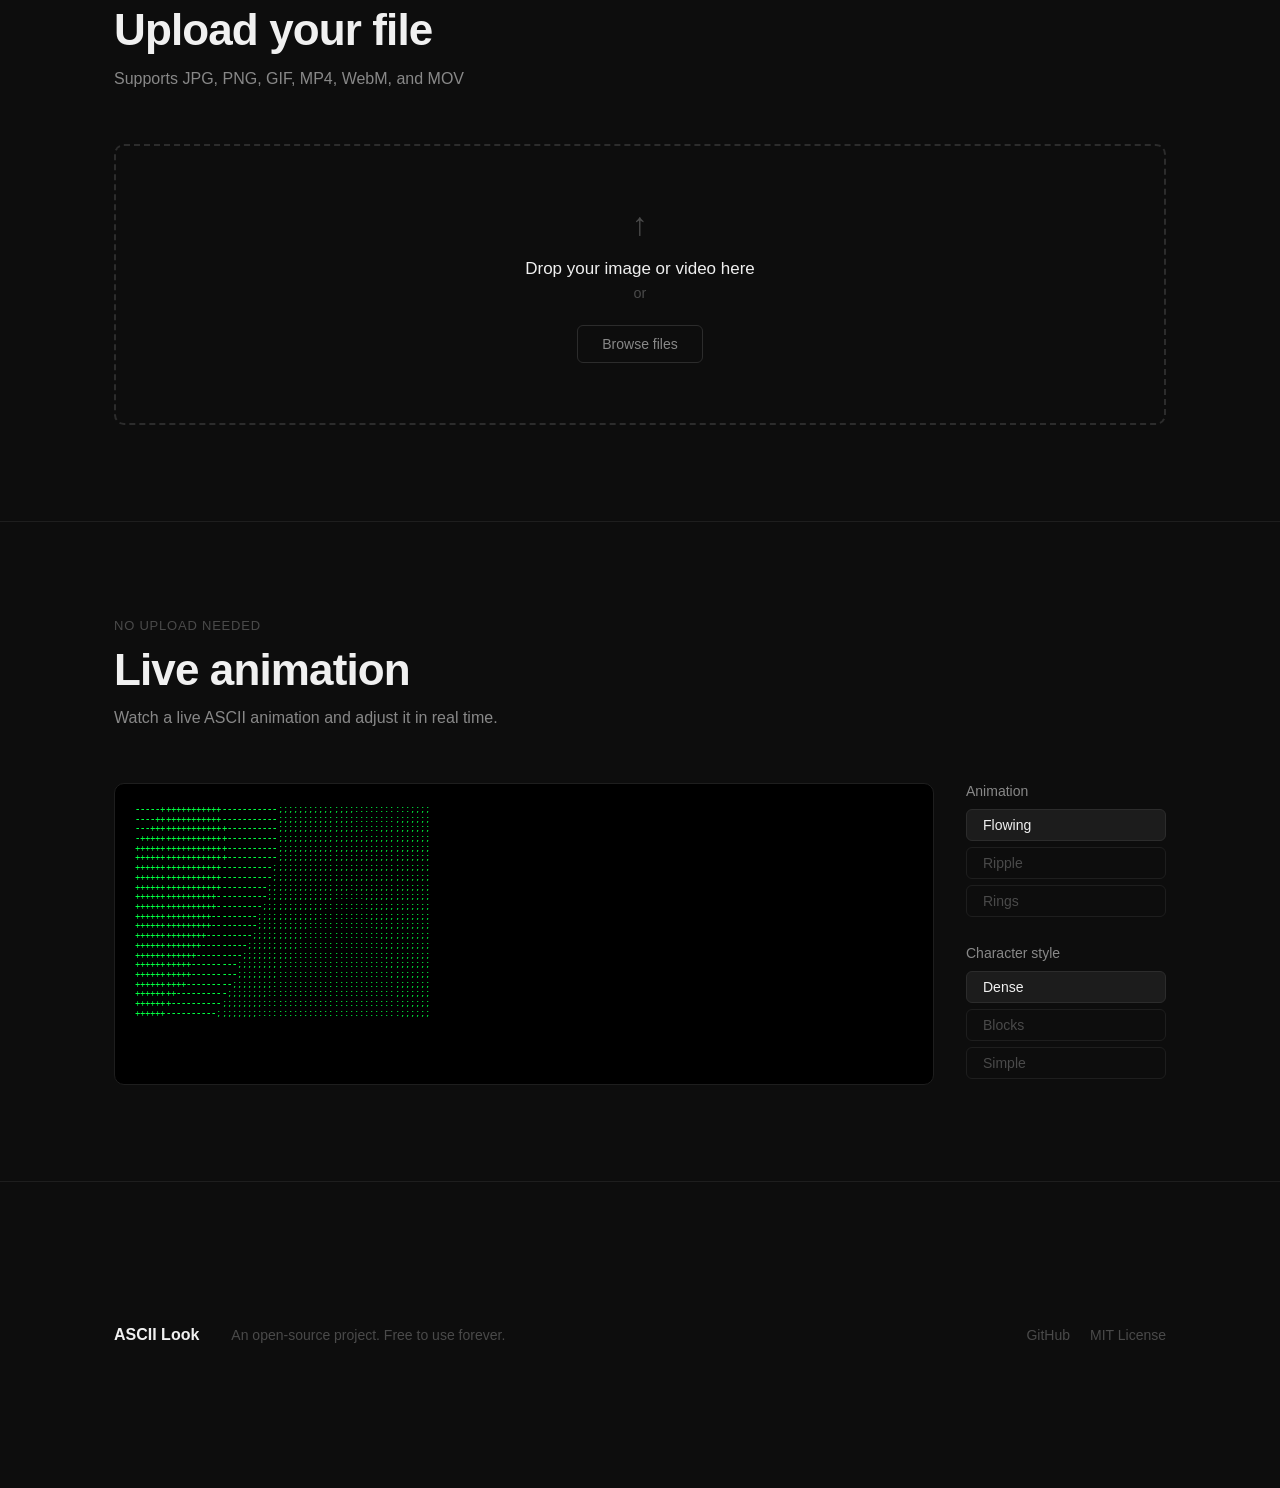
==== commit 3ada809c: "redesign: clean consumer UI + visual ASCII improvements UI changes: - Replace terminal/coder aesthet" ====
--- a/index.html
+++ b/index.html
@@ -3,342 +3,261 @@
 <head>
   <meta charset="UTF-8" />
   <meta name="viewport" content="width=device-width, initial-scale=1.0, viewport-fit=cover" />
-  <meta name="description" content="ASCII Look v01 — Terminal-aesthetic ASCII animation. No grain. No noise. Pure characters." />
-  <meta name="theme-color" content="#00ff41" />
-
-  <!-- Open Graph -->
+  <meta name="description" content="ASCII Look — Turn any photo or video into colorful ASCII art in seconds." />
+  <meta name="theme-color" content="#0d0d0d" />
+
   <meta property="og:type"        content="website" />
-  <meta property="og:title"       content="ASCII Look v01" />
-  <meta property="og:description" content="Terminal-aesthetic ASCII animation. No grain. No noise. Pure characters." />
-
-  <title>ASCII Look v01</title>
+  <meta property="og:title"       content="ASCII Look" />
+  <meta property="og:description" content="Turn any photo or video into colorful ASCII art in seconds." />
+
+  <title>ASCII Look</title>
 
   <link rel="preconnect" href="https://fonts.googleapis.com" />
   <link rel="preconnect" href="https://fonts.gstatic.com" crossorigin />
-  <link href="https://fonts.googleapis.com/css2?family=IBM+Plex+Mono:wght@300;400;500&family=JetBrains+Mono:wght@300;400;500&display=swap" rel="stylesheet" />
+  <link href="https://fonts.googleapis.com/css2?family=IBM+Plex+Mono:wght@400;500&display=swap" rel="stylesheet" />
   <link rel="stylesheet" href="css/styles.css" />
 </head>
 
 <body>
 
-  <!-- ══════════════════════════════════════════════
-       NAV
-  ════════════════════════════════════════════════ -->
+  <!-- NAV -->
   <nav class="nav" id="nav" aria-label="Main navigation">
     <div class="nav-container">
-
-      <a href="#hero" class="nav-logo" aria-label="ASCII Look v01 home">
-        <span class="nav-prefix" aria-hidden="true">&gt;</span>
-        <span class="nav-brand">ASCII_LOOK</span>
-        <span class="blink" aria-hidden="true">_</span>
-      </a>
-
+      <a href="#hero" class="nav-logo" aria-label="ASCII Look home">ASCII Look</a>
       <ul class="nav-links" role="list">
-        <li><a href="#features" class="nav-link">FEATURES</a></li>
-        <li><a href="#upload"   class="nav-link">UPLOAD</a></li>
-        <li><a href="#demo"     class="nav-link">DEMO</a></li>
-        <li><a href="#code"     class="nav-link">SOURCE</a></li>
-        <li><a href="https://github.com/pearlraina/ascii-look-v01" class="nav-link" target="_blank" rel="noopener">GITHUB</a></li>
+        <li><a href="#how-it-works" class="nav-link">How it works</a></li>
+        <li><a href="#upload"       class="nav-link">Upload</a></li>
+        <li><a href="#demo"         class="nav-link">Live demo</a></li>
+        <li><a href="https://github.com/pearlraina/ascii-look-v01" class="nav-link" target="_blank" rel="noopener">GitHub</a></li>
       </ul>
-
     </div>
   </nav>
 
 
-  <!-- ══════════════════════════════════════════════
-       HERO
-  ════════════════════════════════════════════════ -->
-  <section class="hero" id="hero" aria-label="Hero">
-
+  <!-- HERO -->
+  <section class="hero" id="hero">
     <canvas id="hero-canvas" aria-hidden="true"></canvas>
 
     <div class="hero-content">
-      <p class="hero-label">[ v01 / INITIALIZED ]</p>
-
-      <h1 class="hero-title" aria-label="ASCII Look">
-        ASCII<br>LOOK
-      </h1>
-
-      <p class="hero-sub">
-        Terminal-aesthetic ASCII animation.
-No grain. No noise. Just characters and light.
-      </p>
-
+      <p class="hero-eyebrow">Instant ASCII art</p>
+      <h1 class="hero-title">Turn photos &amp; videos<br>into ASCII art</h1>
+      <p class="hero-sub">Upload any image or video and watch it transform into colorful character art — using its original colors.</p>
       <div class="hero-actions">
-        <a href="#demo"    class="btn btn-primary">[ EXPLORE ]</a>
-        <a href="#code"    class="btn btn-secondary">[ SOURCE ]</a>
+        <a href="#upload" class="btn btn-primary">Upload a file</a>
+        <a href="#demo"   class="btn btn-ghost">See a live demo</a>
       </div>
     </div>
 
     <div class="hero-scroll" aria-hidden="true">
-      <span class="scroll-text">SCROLL</span>
-      <span>▼</span>
-    </div>
-
-  </section>
-
-
-  <!-- ══════════════════════════════════════════════
-       FEATURES
-  ════════════════════════════════════════════════ -->
-  <section class="features" id="features" aria-label="Features">
+      <span>Scroll down</span>
+      <span class="scroll-arrow">↓</span>
+    </div>
+  </section>
+
+
+  <!-- HOW IT WORKS -->
+  <section class="features" id="how-it-works" aria-label="How it works">
     <div class="section-container">
 
       <header class="section-header">
-        <span class="section-prefix">// SYSTEM CAPABILITIES</span>
-        <h2 class="section-title">WHAT IT DOES</h2>
+        <p class="section-eyebrow">Simple by design</p>
+        <h2 class="section-title">How it works</h2>
       </header>
 
       <div class="features-grid">
 
         <article class="feature-card">
-          <p class="feature-icon" aria-hidden="true">@#%=+</p>
-          <h3 class="feature-title">ASCII RENDERING</h3>
-          <p class="feature-text">
-            Every pixel brightness maps to a character in the set.
-            Ten levels from space to&nbsp;<code>@</code>&nbsp;—
-            mathematics turned into art.
-          </p>
-        </article>
-
-        <article class="feature-card">
-          <p class="feature-icon" aria-hidden="true">∅ ⊘ ∅</p>
-          <h3 class="feature-title">ZERO GRAIN</h3>
-          <p class="feature-text">
-            No SVG turbulence. No canvas noise overlay.
-            No film grain filter. Pure geometric and
-            trigonometric patterns only.
-          </p>
-        </article>
-
-        <article class="feature-card">
-          <p class="feature-icon" aria-hidden="true">~∿≈</p>
-          <h3 class="feature-title">THREE MODES</h3>
-          <p class="feature-text">
-            Plasma: four overlapping sine waves.
-            Wave: intersecting axes product.
-            Radial: concentric rings from centre.
-          </p>
-        </article>
-
-        <article class="feature-card">
-          <p class="feature-icon" aria-hidden="true">&lt;/&gt;</p>
-          <h3 class="feature-title">VANILLA JS</h3>
-          <p class="feature-text">
-            No frameworks. No build tools. No bundler.
-            One HTML file, one CSS file, two JS files.
-            Open-source under MIT.
-          </p>
-        </article>
-
-      </div>
-    </div>
-  </section>
-
-
-  <!-- ══════════════════════════════════════════════
-       UPLOAD / ASCII CONVERTER
-  ════════════════════════════════════════════════ -->
-  <section class="upload-section" id="upload" aria-label="ASCII converter">
+          <div class="feature-icon" aria-hidden="true">↑</div>
+          <h3 class="feature-title">Drop your file</h3>
+          <p class="feature-text">
+            Drag and drop any photo or video onto the upload area, or click to browse your files.
+            No account needed.
+          </p>
+        </article>
+
+        <article class="feature-card">
+          <div class="feature-icon" aria-hidden="true">◈</div>
+          <h3 class="feature-title">Colors stay true</h3>
+          <p class="feature-text">
+            Each character takes the exact color from that spot in your image —
+            a blue sky stays blue, a green tree stays green.
+          </p>
+        </article>
+
+        <article class="feature-card">
+          <div class="feature-icon" aria-hidden="true">⊞</div>
+          <h3 class="feature-title">Adjust the detail</h3>
+          <p class="feature-text">
+            Slide between fine and coarse to get more detail or a bolder, more
+            graphic look. Pick from three character styles too.
+          </p>
+        </article>
+
+        <article class="feature-card">
+          <div class="feature-icon" aria-hidden="true">▶</div>
+          <h3 class="feature-title">Video plays live</h3>
+          <p class="feature-text">
+            Upload a video and it plays back as living ASCII art in real time.
+            Works with MP4, WebM, MOV, and GIF.
+          </p>
+        </article>
+
+      </div>
+    </div>
+  </section>
+
+
+  <!-- UPLOAD -->
+  <section class="upload-section" id="upload" aria-label="Upload and convert">
     <div class="section-container">
 
       <header class="section-header">
-        <span class="section-prefix">// ASCII CONVERTER</span>
-        <h2 class="section-title">UPLOAD &amp; CONVERT</h2>
+        <p class="section-eyebrow">Try it yourself</p>
+        <h2 class="section-title">Upload your file</h2>
+        <p class="section-sub">Supports JPG, PNG, GIF, MP4, WebM, and MOV</p>
       </header>
 
       <!-- Drop zone -->
       <div class="drop-zone" id="drop-zone" role="button" tabindex="0"
-           aria-label="Drop an image or video here, or press Enter to browse">
-        <p class="drop-icon" aria-hidden="true">[ ↓ ]</p>
-        <p class="drop-label">DROP IMAGE OR VIDEO HERE</p>
-        <p class="drop-sub">PNG · JPG · GIF · MP4 · WEBM · MOV</p>
-        <label class="btn btn-secondary" onclick="event.stopPropagation()">
-          [ BROWSE FILES ]
+           aria-label="Drop an image or video, or press Enter to browse files">
+        <div class="drop-icon" aria-hidden="true">↑</div>
+        <p class="drop-label">Drop your image or video here</p>
+        <p class="drop-sub">or</p>
+        <label class="btn btn-outline" onclick="event.stopPropagation()">
+          Browse files
           <input type="file" id="file-input" accept="image/*,video/*" hidden>
         </label>
       </div>
 
-      <!-- Output (hidden until a file is loaded) -->
+      <!-- Output — hidden until a file loads -->
       <div class="upload-output" id="upload-output" hidden>
 
-        <div class="terminal-window">
-          <div class="terminal-bar" aria-hidden="true">
-            <span class="terminal-dot red"></span>
-            <span class="terminal-dot yellow"></span>
-            <span class="terminal-dot green"></span>
-            <span class="terminal-title" id="upload-filename">output</span>
-          </div>
-          <canvas id="ascii-output-canvas" aria-label="Colored ASCII art output"></canvas>
-        </div>
-
-        <!-- Video controls (hidden for images) -->
+        <div class="output-card">
+          <div class="output-header">
+            <span class="output-filename" id="upload-filename">Your file</span>
+            <span class="output-badge">ASCII Art</span>
+          </div>
+          <canvas id="ascii-output-canvas" aria-label="Your image rendered as ASCII art"></canvas>
+        </div>
+
+        <!-- Video controls -->
         <div class="video-controls" id="video-controls" hidden>
-          <button class="ctrl-btn" id="video-play-pause">▶  PLAY</button>
-        </div>
-
-        <!-- Render controls -->
+          <button class="btn btn-outline" id="video-play-pause">Play</button>
+        </div>
+
+        <!-- Controls -->
         <div class="upload-controls">
 
           <div class="control-group">
-            <label class="control-label" for="cell-size-slider">// CELL SIZE</label>
-            <div class="slider-wrap">
-              <input type="range" id="cell-size-slider" min="4" max="24" value="10" step="1">
-              <span class="slider-val" id="cell-size-val">10px</span>
-            </div>
-            <p class="control-hint">smaller = more detail</p>
-          </div>
-
-          <div class="control-group">
-            <label class="control-label">// CHARSET</label>
-            <div class="control-buttons">
-              <button class="ctrl-btn active" data-upload-charset="standard">STANDARD</button>
-              <button class="ctrl-btn"        data-upload-charset="blocks">BLOCKS</button>
-              <button class="ctrl-btn"        data-upload-charset="minimal">MINIMAL</button>
-            </div>
-          </div>
-
-        </div>
-      </div>
-
-    </div>
-  </section>
-
-
-  <!-- ══════════════════════════════════════════════
-       DEMO
-  ════════════════════════════════════════════════ -->
-  <section class="demo-section" id="demo" aria-label="Interactive demo">
+            <div class="control-header">
+              <label for="cell-size-slider">Scale</label>
+              <span class="control-value" id="cell-size-val">Fine</span>
+            </div>
+            <input type="range" id="cell-size-slider" min="4" max="24" value="10" step="1">
+            <div class="slider-labels" aria-hidden="true">
+              <span>Fine</span>
+              <span>Coarse</span>
+            </div>
+          </div>
+
+          <div class="control-group">
+            <div class="control-header">
+              <label for="gamma-slider">Brightness</label>
+              <span class="control-value" id="gamma-val">Natural</span>
+            </div>
+            <input type="range" id="gamma-slider" min="0.4" max="2.5" value="1.2" step="0.1">
+            <div class="slider-labels" aria-hidden="true">
+              <span>Dark</span>
+              <span>Bright</span>
+            </div>
+          </div>
+
+          <div class="control-group">
+            <div class="control-header">
+              <label for="blend-slider">Show original image</label>
+              <span class="control-value" id="blend-val">0%</span>
+            </div>
+            <input type="range" id="blend-slider" min="0" max="0.6" value="0" step="0.05">
+            <div class="slider-labels" aria-hidden="true">
+              <span>Off</span>
+              <span>Show through</span>
+            </div>
+          </div>
+
+          <div class="control-group">
+            <label class="control-group-label">Character style</label>
+            <div class="btn-group">
+              <button class="toggle-btn active" data-upload-charset="standard">Dense</button>
+              <button class="toggle-btn"        data-upload-charset="blocks">Blocks</button>
+              <button class="toggle-btn"        data-upload-charset="minimal">Simple</button>
+            </div>
+          </div>
+
+        </div>
+      </div>
+
+    </div>
+  </section>
+
+
+  <!-- LIVE DEMO -->
+  <section class="demo-section" id="demo" aria-label="Live animation demo">
     <div class="section-container">
 
       <header class="section-header">
-        <span class="section-prefix">// LIVE PREVIEW</span>
-        <h2 class="section-title">TRY IT</h2>
+        <p class="section-eyebrow">No upload needed</p>
+        <h2 class="section-title">Live animation</h2>
+        <p class="section-sub">Watch a live ASCII animation and adjust it in real time.</p>
       </header>
 
       <div class="demo-container">
 
-        <!-- Output terminal -->
-        <div class="terminal-window" role="img" aria-label="Live ASCII animation output">
-          <div class="terminal-bar" aria-hidden="true">
-            <span class="terminal-dot red"></span>
-            <span class="terminal-dot yellow"></span>
-            <span class="terminal-dot green"></span>
-            <span class="terminal-title">ascii_renderer.js — running</span>
-          </div>
+        <div class="ascii-display" role="img" aria-label="Live ASCII animation">
           <pre id="demo-ascii-output" aria-live="off"></pre>
         </div>
 
-        <!-- Controls -->
         <div class="demo-controls" role="group" aria-label="Animation controls">
 
           <div class="control-group">
-            <label class="control-label">// MODE</label>
-            <div class="control-buttons" role="group" aria-label="Animation mode">
-              <button class="ctrl-btn active" data-mode="plasma"  aria-pressed="true">PLASMA</button>
-              <button class="ctrl-btn"        data-mode="wave"    aria-pressed="false">WAVE</button>
-              <button class="ctrl-btn"        data-mode="radial"  aria-pressed="false">RADIAL</button>
-            </div>
-          </div>
-
-          <div class="control-group">
-            <label class="control-label">// CHARSET</label>
-            <div class="control-buttons" role="group" aria-label="Character set">
-              <button class="ctrl-btn active" data-charset="standard" aria-pressed="true">STANDARD</button>
-              <button class="ctrl-btn"        data-charset="blocks"   aria-pressed="false">BLOCKS</button>
-              <button class="ctrl-btn"        data-charset="minimal"  aria-pressed="false">MINIMAL</button>
-            </div>
-          </div>
-
-        </div>
-      </div>
-
-    </div>
-  </section>
-
-
-  <!-- ══════════════════════════════════════════════
-       CODE / ALGORITHM
-  ════════════════════════════════════════════════ -->
-  <section class="code-section" id="code" aria-label="Source code">
-    <div class="section-container">
-
-      <header class="section-header">
-        <span class="section-prefix">// THE ALGORITHM</span>
-        <h2 class="section-title">HOW IT WORKS</h2>
-      </header>
-
-      <div class="code-terminal">
-        <div class="terminal-bar" aria-hidden="true">
-          <span class="terminal-dot red"></span>
-          <span class="terminal-dot yellow"></span>
-          <span class="terminal-dot green"></span>
-          <span class="terminal-title">js/ascii.js</span>
-        </div>
-        <pre class="code-block"><code><span class="c-comment">// Character set: space = transparent, @ = brightest</span>
-<span class="c-kw">const</span> CHARSETS = {
-  standard: <span class="c-str">' .,:;+*=#@'</span>,
-  blocks:   <span class="c-str">' ░▒▓█'</span>,
-  minimal:  <span class="c-str">' .:@'</span>
-};
-
-<span class="c-comment">// Map brightness [0–255] → single character</span>
-<span class="c-kw">function</span> <span class="c-fn">mapBrightnessToChar</span>(brightness, charset = <span class="c-str">'standard'</span>) {
-  <span class="c-kw">const</span> chars = CHARSETS[charset];
-  <span class="c-kw">const</span> index = Math.floor((brightness / <span class="c-num">255</span>) * (chars.length - <span class="c-num">1</span>));
-  <span class="c-kw">return</span> chars[Math.max(<span class="c-num">0</span>, Math.min(chars.length - <span class="c-num">1</span>, index))];
-}
-
-<span class="c-comment">// Plasma: four overlapping sine waves → [0, 1]</span>
-<span class="c-kw">function</span> <span class="c-fn">computePlasma</span>(col, row, t) {
-  <span class="c-kw">const</span> v1 = Math.sin(col * <span class="c-num">0.10</span> + t);
-  <span class="c-kw">const</span> v2 = Math.sin(row * <span class="c-num">0.10</span> + t * <span class="c-num">0.70</span>);
-  <span class="c-kw">const</span> v3 = Math.sin((col + row) * <span class="c-num">0.07</span> + t * <span class="c-num">0.90</span>);
-  <span class="c-kw">const</span> v4 = Math.sin(Math.sqrt(col*col + row*row) * <span class="c-num">0.08</span> - t);
-  <span class="c-kw">return</span> (v1 + v2 + v3 + v4 + <span class="c-num">4</span>) / <span class="c-num">8</span>; <span class="c-comment">// → [0, 1]</span>
-}</code></pre>
-      </div>
-
-    </div>
-  </section>
-
-
-  <!-- ══════════════════════════════════════════════
-       FOOTER
-  ════════════════════════════════════════════════ -->
+            <label class="control-group-label">Animation</label>
+            <div class="btn-group vertical">
+              <button class="toggle-btn active" data-mode="plasma">Flowing</button>
+              <button class="toggle-btn"        data-mode="wave">Ripple</button>
+              <button class="toggle-btn"        data-mode="radial">Rings</button>
+            </div>
+          </div>
+
+          <div class="control-group">
+            <label class="control-group-label">Character style</label>
+            <div class="btn-group vertical">
+              <button class="toggle-btn active" data-charset="standard">Dense</button>
+              <button class="toggle-btn"        data-charset="blocks">Blocks</button>
+              <button class="toggle-btn"        data-charset="minimal">Simple</button>
+            </div>
+          </div>
+
+        </div>
+      </div>
+
+    </div>
+  </section>
+
+
+  <!-- FOOTER -->
   <footer class="footer" aria-label="Site footer">
     <div class="section-container">
-
-      <div class="footer-content">
-        <p class="footer-logo" aria-label="ASCII Look v01">
-          <span class="footer-prefix" aria-hidden="true">&gt;</span>
-          <span class="footer-brand">ASCII_LOOK</span>
-          <span class="footer-version">v01</span>
-        </p>
-
-        <p class="footer-text">
-          Built with pure HTML, CSS &amp; JavaScript.<br>
-          No grain. No noise. No frameworks.
-        </p>
-
+      <div class="footer-inner">
+        <p class="footer-brand">ASCII Look</p>
+        <p class="footer-text">An open-source project. Free to use forever.</p>
         <nav class="footer-links" aria-label="Footer links">
-          <a href="https://github.com/pearlraina/ascii-look-v01" class="footer-link" target="_blank" rel="noopener">GITHUB</a>
-          <span class="footer-sep" aria-hidden="true">|</span>
-          <a href="tests/runner.html" class="footer-link">TESTS</a>
-          <span class="footer-sep" aria-hidden="true">|</span>
-          <a href="https://github.com/pearlraina/ascii-look-v01/blob/main/LICENSE" class="footer-link" target="_blank" rel="noopener">MIT</a>
+          <a href="https://github.com/pearlraina/ascii-look-v01" class="footer-link" target="_blank" rel="noopener">GitHub</a>
+          <a href="https://github.com/pearlraina/ascii-look-v01/blob/main/LICENSE" class="footer-link" target="_blank" rel="noopener">MIT License</a>
         </nav>
       </div>
-
-      <div class="footer-bottom">
-        <p class="footer-copy">ASCII_LOOK v01 · 2026 · OPEN SOURCE · NO GRAIN</p>
-      </div>
-
     </div>
   </footer>
 
 
-  <!-- ── Scripts (order matters: engine before app) ── -->
   <script src="js/ascii.js"></script>
   <script src="js/main.js"></script>
 
--- a/css/styles.css
+++ b/css/styles.css
@@ -1,33 +1,42 @@
 /* ============================================================
-   ASCII Look v01 — Stylesheet
-   No grain. No noise. Pure ASCII on dark.
-   ============================================================ */
-
-@import url('https://fonts.googleapis.com/css2?family=IBM+Plex+Mono:wght@300;400;500&family=JetBrains+Mono:wght@300;400;500&display=swap');
+   ASCII Look — Clean UI Stylesheet
+   System fonts everywhere · monospace only for ASCII output
+   ============================================================ */
+
+@import url('https://fonts.googleapis.com/css2?family=IBM+Plex+Mono:wght@400;500&display=swap');
 
 /* ── Design tokens ─────────────────────────────────────────── */
 :root {
-  --bg:           #0a0a0a;
-  --bg-panel:     #0d0d0d;
-  --bg-card:      #0f0f0f;
-  --border:       #1c1c1c;
-  --border-dim:   #141414;
-
-  --green:        #00ff41;
-  --green-dim:    rgba(0, 255, 65, 0.45);
-  --green-glow:   rgba(0, 255, 65, 0.25);
-  --green-subtle: rgba(0, 255, 65, 0.08);
-
-  --text:         #787878;
-  --text-bright:  #c0c0c0;
-  --text-dim:     #3a3a3a;
-  --text-white:   #efefef;
-
-  --font:         'IBM Plex Mono', 'JetBrains Mono', Consolas, monospace;
-  --nav-h:        52px;
-  --radius:       2px;
-
-  --scanline-opacity: 0.055;
+  /* Backgrounds */
+  --bg:        #0d0d0d;
+  --surface:   #141414;
+  --surface-2: #1c1c1c;
+  --border:    #2c2c2c;
+  --border-dim: #1e1e1e;
+
+  /* Text */
+  --text-primary:   #f0f0f0;
+  --text-secondary: #888888;
+  --text-muted:     #4a4a4a;
+
+  /* Accent */
+  --accent:        #ffffff;
+  --accent-hover:  rgba(255,255,255,0.9);
+  --accent-subtle: rgba(255,255,255,0.06);
+
+  /* ASCII output only */
+  --ascii-green: #00ff41;
+  --ascii-glow:  rgba(0,255,65,0.3);
+
+  /* Typography */
+  --font-ui:   -apple-system, BlinkMacSystemFont, 'Segoe UI', Roboto, Helvetica, Arial, sans-serif;
+  --font-mono: 'IBM Plex Mono', Consolas, monospace;
+
+  /* Layout */
+  --nav-h:     60px;
+  --r:         10px;   /* card radius */
+  --r-sm:       6px;   /* button/input radius */
+  --max-w:   1100px;
 }
 
 /* ── Reset ─────────────────────────────────────────────────── */
@@ -35,86 +44,40 @@
 html { font-size: 16px; scroll-behavior: smooth; }
 
 body {
-  font-family:              var(--font);
-  background-color:         var(--bg);
-  color:                    var(--text);
-  -webkit-font-smoothing:   antialiased;
-  -moz-osx-font-smoothing:  grayscale;
-  overflow-x:               hidden;
-  min-height:               100vh;
-}
-
-/* ── Scanlines overlay (no grain, just thin horizontal lines) ── */
-body::before {
-  content:          '';
-  position:         fixed;
-  inset:            0;
-  pointer-events:   none;
-  z-index:          9999;
-  background: repeating-linear-gradient(
-    0deg,
-    transparent 0px,
-    transparent 3px,
-    rgba(0, 0, 0, var(--scanline-opacity)) 3px,
-    rgba(0, 0, 0, var(--scanline-opacity)) 4px
-  );
-}
-
-/* ── Vignette ───────────────────────────────────────────────── */
-body::after {
-  content:        '';
-  position:       fixed;
-  inset:          0;
-  pointer-events: none;
-  z-index:        998;
-  background: radial-gradient(
-    ellipse at 50% 40%,
-    transparent 55%,
-    rgba(0, 0, 0, 0.45) 100%
-  );
-}
-
-/* ── Typography helpers ─────────────────────────────────────── */
-.mono    { font-family: var(--font); }
-.glow    {
-  text-shadow:
-    0 0 6px  var(--green-glow),
-    0 0 14px var(--green-glow),
-    0 0 28px rgba(0, 255, 65, 0.12);
-}
-.dim     { color: var(--text-dim); }
-.bright  { color: var(--text-bright); }
+  font-family:             var(--font-ui);
+  background:              var(--bg);
+  color:                   var(--text-secondary);
+  -webkit-font-smoothing:  antialiased;
+  -moz-osx-font-smoothing: grayscale;
+  overflow-x:              hidden;
+  min-height:              100vh;
+}
 
 /* ── Scrollbar ─────────────────────────────────────────────── */
-::-webkit-scrollbar              { width: 4px; height: 4px; }
+::-webkit-scrollbar              { width: 5px; height: 5px; }
 ::-webkit-scrollbar-track        { background: transparent; }
-::-webkit-scrollbar-thumb        { background: var(--border); border-radius: 2px; }
-::-webkit-scrollbar-thumb:hover  { background: var(--text-dim); }
+::-webkit-scrollbar-thumb        { background: var(--border); border-radius: 99px; }
+::-webkit-scrollbar-thumb:hover  { background: var(--text-muted); }
 
 /* ── Selection ─────────────────────────────────────────────── */
-::selection {
-  background: rgba(0, 255, 65, 0.18);
-  color:      var(--green);
-}
+::selection { background: rgba(255,255,255,0.12); color: var(--text-primary); }
 
 /* ============================================================
    NAV
    ============================================================ */
 .nav {
-  position:         fixed;
-  top:              0;
-  left:             0;
-  right:            0;
-  height:           var(--nav-h);
-  z-index:          500;
-  border-bottom:    1px solid transparent;
-  transition:       border-color 0.3s, background 0.3s;
-}
-
+  position:      fixed;
+  inset:         0 0 auto 0;
+  height:        var(--nav-h);
+  z-index:       500;
+  border-bottom: 1px solid transparent;
+  transition:    background 0.3s, border-color 0.3s;
+}
 .nav--scrolled {
-  background:   rgba(10, 10, 10, 0.92);
-  border-color: var(--border);
-  backdrop-filter: blur(6px);
+  background:      rgba(13,13,13,0.88);
+  border-color:    var(--border-dim);
+  backdrop-filter: blur(12px);
+  -webkit-backdrop-filter: blur(12px);
 }
 
 .nav-container {
@@ -122,57 +85,42 @@
   align-items:     center;
   justify-content: space-between;
   height:          100%;
-  max-width:       1200px;
+  max-width:       var(--max-w);
   margin:          0 auto;
   padding:         0 24px;
 }
 
 .nav-logo {
-  display:      flex;
-  align-items:  center;
-  gap:          4px;
-  font-size:    0.8125rem;
-  font-weight:  500;
-  letter-spacing: 0.08em;
-}
-.nav-prefix { color: var(--green); }
-.nav-brand  { color: var(--text-bright); }
+  font-size:      1rem;
+  font-weight:    600;
+  color:          var(--text-primary);
+  text-decoration: none;
+  letter-spacing: -0.01em;
+}
 
 .nav-links {
   display:    flex;
   list-style: none;
-  gap:        32px;
+  gap:        28px;
 }
 .nav-link {
-  font-size:      0.6875rem;
-  font-weight:    400;
-  letter-spacing: 0.14em;
-  color:          var(--text-dim);
+  font-size:      0.875rem;
+  color:          var(--text-muted);
   text-decoration: none;
   transition:     color 0.2s;
 }
-.nav-link:hover { color: var(--text-bright); }
-
-/* ── Blinking cursor ─────────────────────────────────────────── */
-.blink {
-  animation: blink 1.1s step-end infinite;
-  color: var(--green);
-}
-@keyframes blink {
-  0%, 100% { opacity: 1; }
-  50%       { opacity: 0; }
-}
+.nav-link:hover { color: var(--text-secondary); }
 
 /* ============================================================
    HERO
    ============================================================ */
 .hero {
-  position:   relative;
-  height:     100dvh;
-  display:    flex;
-  align-items: center;
+  position:        relative;
+  height:          100dvh;
+  display:         flex;
+  align-items:     center;
   justify-content: center;
-  overflow:   hidden;
+  overflow:        hidden;
 }
 
 #hero-canvas {
@@ -180,7 +128,7 @@
   inset:          0;
   width:          100%;
   height:         100%;
-  opacity:        0.42;
+  opacity:        0.35;
   pointer-events: none;
 }
 
@@ -189,362 +137,182 @@
   z-index:    10;
   text-align: center;
   padding:    0 24px;
-}
-
-.hero-label {
-  font-size:      0.6875rem;
-  letter-spacing: 0.2em;
-  color:          var(--green);
-  margin-bottom:  28px;
-  opacity:        0.7;
+  max-width:  680px;
+}
+
+.hero-eyebrow {
+  font-size:      0.8125rem;
+  letter-spacing: 0.06em;
+  color:          var(--text-muted);
+  margin-bottom:  20px;
+  text-transform: uppercase;
 }
 
 .hero-title {
-  font-size:      clamp(4rem, 12vw, 9.5rem);
-  font-weight:    500;
-  line-height:    0.92;
-  letter-spacing: -0.02em;
-  color:          var(--text-white);
-  text-shadow:
-    0 0 40px rgba(0, 255, 65, 0.15),
-    0 0 80px rgba(0, 255, 65, 0.08);
-  margin-bottom:  32px;
+  font-family:    var(--font-ui);
+  font-size:      clamp(2.6rem, 7vw, 5.5rem);
+  font-weight:    700;
+  line-height:    1.08;
+  letter-spacing: -0.03em;
+  color:          var(--text-primary);
+  margin-bottom:  24px;
 }
 
 .hero-sub {
-  font-size:      0.875rem;
-  line-height:    1.7;
-  color:          var(--text);
-  letter-spacing: 0.04em;
-  margin-bottom:  48px;
-  min-height:     2.8em;
+  font-size:      1.0625rem;
+  line-height:    1.65;
+  color:          var(--text-secondary);
+  margin-bottom:  40px;
 }
 
 .hero-actions {
-  display:    flex;
-  gap:        16px;
+  display:         flex;
+  gap:             12px;
   justify-content: center;
-  flex-wrap:  wrap;
+  flex-wrap:       wrap;
 }
 
 .hero-scroll {
-  position:   absolute;
-  bottom:     28px;
-  left:       50%;
-  transform:  translateX(-50%);
-  z-index:    10;
-  display:    flex;
-  flex-direction: column;
-  align-items: center;
-  gap:        6px;
-  color:      var(--text-dim);
-  font-size:  0.625rem;
-  letter-spacing: 0.2em;
-  animation:  float 2.2s ease-in-out infinite;
-}
-@keyframes float {
+  position:        absolute;
+  bottom:          28px;
+  left:            50%;
+  transform:       translateX(-50%);
+  z-index:         10;
+  display:         flex;
+  flex-direction:  column;
+  align-items:     center;
+  gap:             6px;
+  font-size:       0.75rem;
+  color:           var(--text-muted);
+  animation:       bob 2.4s ease-in-out infinite;
+}
+@keyframes bob {
   0%, 100% { transform: translateX(-50%) translateY(0); }
   50%       { transform: translateX(-50%) translateY(6px); }
 }
+.scroll-arrow { font-size: 0.875rem; }
 
 /* ============================================================
    BUTTONS
    ============================================================ */
 .btn {
-  display:          inline-block;
-  font-family:      var(--font);
-  font-size:        0.75rem;
+  display:          inline-flex;
+  align-items:      center;
+  justify-content:  center;
+  font-family:      var(--font-ui);
+  font-size:        0.9375rem;
   font-weight:      500;
-  letter-spacing:   0.12em;
   text-decoration:  none;
-  padding:          11px 28px;
-  border:           1px solid;
-  border-radius:    var(--radius);
+  padding:          11px 24px;
+  border-radius:    var(--r-sm);
   cursor:           pointer;
-  transition:       all 0.2s;
+  transition:       all 0.18s;
   white-space:      nowrap;
+  border:           1px solid transparent;
+  line-height:      1;
 }
 
 .btn-primary {
-  border-color:   var(--green);
-  color:          var(--green);
-  background:     transparent;
+  background:   var(--accent);
+  color:        #0d0d0d;
+  border-color: var(--accent);
 }
 .btn-primary:hover {
-  background:   var(--green-subtle);
-  box-shadow:   0 0 16px var(--green-glow), 0 0 32px rgba(0,255,65,0.08);
-  color:        var(--green);
-  text-shadow:  0 0 8px var(--green-glow);
-}
-
-.btn-secondary {
+  background: var(--accent-hover);
+  transform:  translateY(-1px);
+  box-shadow: 0 4px 20px rgba(255,255,255,0.1);
+}
+
+.btn-ghost {
+  background:   transparent;
+  color:        var(--text-secondary);
   border-color: var(--border);
-  color:        var(--text-dim);
+}
+.btn-ghost:hover {
+  border-color: var(--text-muted);
+  color:        var(--text-primary);
+}
+
+.btn-outline {
   background:   transparent;
-}
-.btn-secondary:hover {
-  border-color: var(--text-dim);
-  color:        var(--text-bright);
+  color:        var(--text-secondary);
+  border-color: var(--border);
+  font-size:    0.875rem;
+}
+.btn-outline:hover {
+  border-color: var(--text-muted);
+  color:        var(--text-primary);
 }
 
 /* ============================================================
    SHARED SECTION LAYOUT
    ============================================================ */
 .section-container {
-  max-width: 1200px;
+  max-width: var(--max-w);
   margin:    0 auto;
-  padding:   100px 24px;
+  padding:   96px 24px;
 }
 
 .section-header {
-  margin-bottom: 56px;
-}
-.section-prefix {
-  display:        block;
-  font-size:      0.6875rem;
-  letter-spacing: 0.2em;
-  color:          var(--green);
+  margin-bottom: 52px;
+}
+.section-eyebrow {
+  font-size:      0.8125rem;
+  letter-spacing: 0.06em;
+  text-transform: uppercase;
+  color:          var(--text-muted);
   margin-bottom:  12px;
-  opacity:        0.7;
 }
 .section-title {
-  font-size:      clamp(1.6rem, 4vw, 2.6rem);
-  font-weight:    500;
-  letter-spacing: 0.04em;
-  color:          var(--text-bright);
-}
-
-/* ============================================================
-   FEATURES
+  font-size:      clamp(1.75rem, 4vw, 2.75rem);
+  font-weight:    700;
+  letter-spacing: -0.02em;
+  color:          var(--text-primary);
+  line-height:    1.15;
+}
+.section-sub {
+  font-size:    1rem;
+  color:        var(--text-secondary);
+  margin-top:   10px;
+  line-height:  1.6;
+}
+
+/* ============================================================
+   FEATURES / HOW IT WORKS
    ============================================================ */
 .features { border-top: 1px solid var(--border-dim); }
 
 .features-grid {
   display:               grid;
-  grid-template-columns: repeat(auto-fit, minmax(240px, 1fr));
-  gap:                   1px;
-  background:            var(--border-dim);
-  border:                1px solid var(--border-dim);
+  grid-template-columns: repeat(auto-fit, minmax(230px, 1fr));
+  gap:                   16px;
 }
 
 .feature-card {
-  background:  var(--bg-card);
-  padding:     40px 32px;
-  transition:  background 0.2s;
-}
-.feature-card:hover { background: #111111; }
+  background:    var(--surface);
+  border:        1px solid var(--border-dim);
+  border-radius: var(--r);
+  padding:       32px 28px;
+  transition:    border-color 0.2s;
+}
+.feature-card:hover { border-color: var(--border); }
 
 .feature-icon {
-  font-size:      1.3rem;
-  color:          var(--green);
-  letter-spacing: 0.05em;
-  margin-bottom:  20px;
-  opacity:        0.8;
+  font-size:     1.375rem;
+  color:         var(--text-primary);
+  margin-bottom: 20px;
+  opacity:       0.6;
 }
 .feature-title {
-  font-size:      0.75rem;
-  font-weight:    500;
-  letter-spacing: 0.18em;
-  color:          var(--text-bright);
-  margin-bottom:  12px;
+  font-size:     1rem;
+  font-weight:   600;
+  color:         var(--text-primary);
+  margin-bottom: 10px;
+  letter-spacing: -0.01em;
 }
 .feature-text {
-  font-size:   0.8125rem;
-  line-height: 1.7;
-  color:       var(--text);
-}
-
-/* ============================================================
-   DEMO SECTION
-   ============================================================ */
-.demo-section { border-top: 1px solid var(--border-dim); }
-
-.demo-container {
-  display:  flex;
-  gap:      32px;
-  flex-wrap: wrap;
-}
-
-.terminal-window {
-  flex:         1 1 500px;
-  border:       1px solid var(--border);
-  border-radius: var(--radius);
-  background:   var(--bg-panel);
-  overflow:     hidden;
-}
-
-.terminal-bar {
-  display:     flex;
-  align-items: center;
-  gap:         6px;
-  padding:     10px 14px;
-  border-bottom: 1px solid var(--border);
-  background:  var(--bg-card);
-}
-.terminal-dot {
-  width:         9px;
-  height:        9px;
-  border-radius: 50%;
-}
-.terminal-dot.red    { background: #3a1010; }
-.terminal-dot.yellow { background: #2a2000; }
-.terminal-dot.green  { background: #0a2a0a; }
-.terminal-title {
-  margin-left:    8px;
-  font-size:      0.6875rem;
-  color:          var(--text-dim);
-  letter-spacing: 0.08em;
-}
-
-.demo-ascii-output {
-  font-family:  var(--font);
-  font-size:    9px;
-  line-height:  1.08;
-  letter-spacing: 0.01em;
-  color:        var(--green);
-  padding:      20px;
-  white-space:  pre;
-  overflow:     hidden;
-  min-height:   260px;
-  text-shadow:  0 0 5px var(--green-glow);
-}
-
-.demo-controls {
-  flex:      0 0 220px;
-  display:   flex;
-  flex-direction: column;
-  gap:       28px;
-  padding:   4px 0;
-}
-
-.control-label {
-  display:        block;
-  font-size:      0.625rem;
-  letter-spacing: 0.2em;
-  color:          var(--text-dim);
-  margin-bottom:  10px;
-}
-
-.control-buttons {
-  display:   flex;
-  flex-direction: column;
-  gap:       6px;
-}
-
-.ctrl-btn {
-  font-family:    var(--font);
-  font-size:      0.6875rem;
-  font-weight:    400;
-  letter-spacing: 0.12em;
-  color:          var(--text-dim);
-  background:     transparent;
-  border:         1px solid var(--border-dim);
-  border-radius:  var(--radius);
-  padding:        8px 14px;
-  text-align:     left;
-  cursor:         pointer;
-  transition:     all 0.15s;
-}
-.ctrl-btn:hover  { border-color: var(--border); color: var(--text); }
-.ctrl-btn.active {
-  border-color: var(--green);
-  color:        var(--green);
-  background:   var(--green-subtle);
-}
-
-/* ============================================================
-   CODE SECTION
-   ============================================================ */
-.code-section { border-top: 1px solid var(--border-dim); }
-
-.code-terminal {
-  border:     1px solid var(--border);
-  border-radius: var(--radius);
-  background: var(--bg-panel);
-  overflow:   hidden;
-}
-
-.code-block {
-  font-family:   var(--font);
-  font-size:     0.8125rem;
-  line-height:   1.7;
-  padding:       28px 32px;
-  overflow-x:    auto;
-  white-space:   pre;
-}
-
-/* Syntax highlighting */
-.c-comment { color: var(--text-dim); }
-.c-kw      { color: var(--text-bright); }
-.c-fn      { color: var(--green); }
-.c-num     { color: #7eb8ff; }
-.c-str     { color: #b5cea8; }
-
-/* ============================================================
-   FOOTER
-   ============================================================ */
-.footer {
-  border-top: 1px solid var(--border-dim);
-  margin-top: 0;
-}
-
-.footer-content {
-  display:        flex;
-  flex-direction: column;
-  align-items:    center;
-  text-align:     center;
-  gap:            16px;
-  padding-bottom: 40px;
-}
-
-.footer-logo {
-  display:      flex;
-  align-items:  center;
-  gap:          8px;
-  font-size:    0.875rem;
-  font-weight:  500;
-  letter-spacing: 0.1em;
-}
-.footer-prefix  { color: var(--green); }
-.footer-brand   { color: var(--text-bright); }
-.footer-version {
-  font-size:   0.625rem;
-  color:       var(--text-dim);
-  padding:     2px 7px;
-  border:      1px solid var(--border);
-  border-radius: var(--radius);
-}
-
-.footer-text {
-  font-size:   0.8125rem;
-  line-height: 1.7;
-  color:       var(--text-dim);
-}
-
-.footer-links {
-  display:    flex;
-  gap:        16px;
-  align-items: center;
-}
-.footer-link {
-  font-size:      0.6875rem;
-  letter-spacing: 0.12em;
-  color:          var(--text-dim);
-  text-decoration: none;
-  transition:     color 0.2s;
-}
-.footer-link:hover { color: var(--text-bright); }
-.footer-sep        { color: var(--border); }
-
-.footer-bottom {
-  border-top:   1px solid var(--border-dim);
-  padding-top:  20px;
-  text-align:   center;
-}
-.footer-copy {
-  font-size:      0.625rem;
-  letter-spacing: 0.18em;
-  color:          var(--text-dim);
+  font-size:   0.9rem;
+  line-height: 1.65;
 }
 
 /* ============================================================
@@ -554,46 +322,76 @@
 
 /* Drop zone ─────────────────────────────────────────────────── */
 .drop-zone {
-  border:         1px dashed var(--border);
-  border-radius:  var(--radius);
-  padding:        56px 24px;
-  text-align:     center;
-  cursor:         pointer;
-  transition:     border-color 0.2s, background 0.2s;
-  user-select:    none;
+  border:        2px dashed var(--border);
+  border-radius: var(--r);
+  padding:       60px 32px;
+  text-align:    center;
+  cursor:        pointer;
+  transition:    border-color 0.2s, background 0.2s;
+  user-select:   none;
 }
 .drop-zone:hover,
 .drop-zone--active {
-  border-color: var(--green);
-  background:   var(--green-subtle);
+  border-color: var(--text-muted);
+  background:   var(--accent-subtle);
 }
 .drop-zone:focus-visible {
-  outline:        2px solid var(--green);
+  outline:        2px solid var(--text-primary);
   outline-offset: 3px;
 }
-
 .drop-icon {
-  font-size:    1.5rem;
-  color:        var(--green);
-  margin-bottom: 18px;
-  opacity:      0.8;
+  font-size:     2rem;
+  color:         var(--text-muted);
+  margin-bottom: 16px;
 }
 .drop-label {
-  font-size:      0.875rem;
+  font-size:     1.0625rem;
+  font-weight:   500;
+  color:         var(--text-primary);
+  margin-bottom: 6px;
+}
+.drop-sub {
+  font-size:     0.9rem;
+  color:         var(--text-muted);
+  margin-bottom: 24px;
+}
+
+/* Output card ──────────────────────────────────────────────── */
+.upload-output { margin-top: 36px; }
+
+.output-card {
+  border:        1px solid var(--border);
+  border-radius: var(--r);
+  overflow:      hidden;
+  background:    #000;
+}
+.output-header {
+  display:       flex;
+  align-items:   center;
+  justify-content: space-between;
+  padding:       12px 16px;
+  border-bottom: 1px solid var(--border-dim);
+  background:    var(--surface);
+}
+.output-filename {
+  font-size:  0.875rem;
+  color:      var(--text-secondary);
+  overflow:   hidden;
+  text-overflow: ellipsis;
+  white-space: nowrap;
+  max-width:  60%;
+}
+.output-badge {
+  font-size:      0.6875rem;
   font-weight:    500;
-  letter-spacing: 0.14em;
-  color:          var(--text-bright);
-  margin-bottom:  8px;
-}
-.drop-sub {
-  font-size:      0.6875rem;
-  letter-spacing: 0.12em;
-  color:          var(--text-dim);
-  margin-bottom:  28px;
-}
-
-/* Output ────────────────────────────────────────────────────── */
-.upload-output  { margin-top: 36px; }
+  letter-spacing: 0.06em;
+  text-transform: uppercase;
+  color:          var(--text-muted);
+  background:     var(--surface-2);
+  border:         1px solid var(--border-dim);
+  border-radius:  99px;
+  padding:        3px 10px;
+}
 
 #ascii-output-canvas {
   display:    block;
@@ -602,85 +400,207 @@
   background: #000;
 }
 
-/* Video controls ────────────────────────────────────────────── */
+/* Video controls ───────────────────────────────────────────── */
 .video-controls {
   display:    flex;
   gap:        12px;
-  margin-top: 12px;
-}
-
-/* Upload controls ───────────────────────────────────────────── */
+  margin-top: 14px;
+}
+
+/* Controls row ─────────────────────────────────────────────── */
 .upload-controls {
-  display:    flex;
-  gap:        40px;
-  flex-wrap:  wrap;
-  margin-top: 24px;
-  padding-top: 20px;
-  border-top: 1px solid var(--border-dim);
-}
-
-/* Range slider ──────────────────────────────────────────────── */
-.slider-wrap {
   display:     flex;
-  align-items: center;
-  gap:         14px;
-  margin-top:  8px;
-}
-
+  gap:         40px;
+  flex-wrap:   wrap;
+  margin-top:  28px;
+  padding-top: 24px;
+  border-top:  1px solid var(--border-dim);
+}
+
+/* ============================================================
+   SHARED CONTROL GROUPS
+   ============================================================ */
+.control-group { display: flex; flex-direction: column; gap: 10px; }
+
+.control-header {
+  display:         flex;
+  align-items:     center;
+  justify-content: space-between;
+  gap:             12px;
+}
+.control-header label,
+.control-group-label {
+  font-size:   0.875rem;
+  font-weight: 500;
+  color:       var(--text-secondary);
+}
+.control-value {
+  font-size: 0.8125rem;
+  color:     var(--text-muted);
+}
+
+/* Range slider ─────────────────────────────────────────────── */
 input[type='range'] {
   -webkit-appearance: none;
   appearance:         none;
-  width:              160px;
-  height:             2px;
+  width:              200px;
+  height:             3px;
   background:         var(--border);
   border:             none;
   outline:            none;
   cursor:             pointer;
-  border-radius:      0;
+  border-radius:      99px;
 }
 input[type='range']::-webkit-slider-thumb {
   -webkit-appearance: none;
-  width:              10px;
-  height:             10px;
-  background:         var(--green);
+  width:              16px;
+  height:             16px;
+  background:         var(--text-primary);
   cursor:             pointer;
-  border-radius:      0;
+  border-radius:      50%;
   border:             none;
+  box-shadow:         0 1px 4px rgba(0,0,0,0.4);
 }
 input[type='range']::-moz-range-thumb {
-  width:        10px;
-  height:       10px;
-  background:   var(--green);
+  width:         16px;
+  height:        16px;
+  background:    var(--text-primary);
+  cursor:        pointer;
+  border-radius: 50%;
+  border:        none;
+}
+
+.slider-labels {
+  display:         flex;
+  justify-content: space-between;
+  width:           200px;
+}
+.slider-labels span {
+  font-size: 0.75rem;
+  color:     var(--text-muted);
+}
+
+/* Toggle button group ──────────────────────────────────────── */
+.btn-group {
+  display:  flex;
+  gap:      6px;
+  flex-wrap: wrap;
+}
+.btn-group.vertical { flex-direction: column; }
+
+.toggle-btn {
+  font-family:  var(--font-ui);
+  font-size:    0.875rem;
+  font-weight:  400;
+  color:        var(--text-muted);
+  background:   transparent;
+  border:       1px solid var(--border-dim);
+  border-radius: var(--r-sm);
+  padding:      8px 16px;
   cursor:       pointer;
-  border-radius: 0;
-  border:       none;
-}
-
-.slider-val {
-  font-size:   0.6875rem;
-  color:       var(--green);
-  min-width:   32px;
-}
-
-.control-hint {
-  font-size:      0.625rem;
-  letter-spacing: 0.1em;
-  color:          var(--text-dim);
-  margin-top:     6px;
-}
+  transition:   all 0.15s;
+  text-align:   left;
+  line-height:  1;
+}
+.toggle-btn:hover  { border-color: var(--border); color: var(--text-secondary); }
+.toggle-btn.active {
+  background:   var(--surface-2);
+  border-color: var(--border);
+  color:        var(--text-primary);
+}
+
+/* ============================================================
+   LIVE DEMO SECTION
+   ============================================================ */
+.demo-section { border-top: 1px solid var(--border-dim); }
+
+.demo-container {
+  display:   flex;
+  gap:       32px;
+  flex-wrap: wrap;
+  align-items: flex-start;
+}
+
+.ascii-display {
+  flex:          1 1 460px;
+  border:        1px solid var(--border-dim);
+  border-radius: var(--r);
+  background:    #000;
+  overflow:      hidden;
+  padding:       20px;
+}
+.ascii-display pre {
+  font-family:    var(--font-mono);
+  font-size:      9px;
+  line-height:    1.08;
+  letter-spacing: 0.01em;
+  color:          var(--ascii-green);
+  white-space:    pre;
+  overflow:       hidden;
+  min-height:     260px;
+}
+
+.demo-controls {
+  flex:    0 0 200px;
+  display: flex;
+  flex-direction: column;
+  gap:     28px;
+}
+
+/* ============================================================
+   FOOTER
+   ============================================================ */
+.footer {
+  border-top: 1px solid var(--border-dim);
+  padding:    48px 24px;
+}
+.footer-inner {
+  max-width:   var(--max-w);
+  margin:      0 auto;
+  display:     flex;
+  flex-wrap:   wrap;
+  align-items: center;
+  gap:         16px 32px;
+}
+.footer-brand {
+  font-size:   1rem;
+  font-weight: 600;
+  color:       var(--text-primary);
+}
+.footer-text {
+  font-size: 0.875rem;
+  color:     var(--text-muted);
+  flex:      1 1 auto;
+}
+.footer-links {
+  display: flex;
+  gap:     20px;
+}
+.footer-link {
+  font-size:      0.875rem;
+  color:          var(--text-muted);
+  text-decoration: none;
+  transition:     color 0.2s;
+}
+.footer-link:hover { color: var(--text-secondary); }
 
 /* ============================================================
    RESPONSIVE
    ============================================================ */
 @media (max-width: 768px) {
-  .nav-links          { display: none; }
-  .features-grid      { grid-template-columns: 1fr; }
-  .demo-container     { flex-direction: column; }
-  .demo-controls      { flex-direction: row; flex-wrap: wrap; }
-  .control-buttons    { flex-direction: row; }
-  .section-container  { padding: 64px 20px; }
-}
-
+  .nav-links           { display: none; }
+  .features-grid       { grid-template-columns: 1fr 1fr; }
+  .demo-container      { flex-direction: column; }
+  .demo-controls       { flex-direction: row; flex: none; width: 100%; }
+  .btn-group.vertical  { flex-direction: row; }
+  .upload-controls     { gap: 28px; }
+  .section-container   { padding: 64px 20px; }
+  input[type='range']  { width: 100%; }
+  .slider-labels       { width: 100%; }
+}
 @media (max-width: 480px) {
-  .hero-actions { flex-direction: column; align-items: center; }
-}
+  .features-grid    { grid-template-columns: 1fr; }
+  .hero-actions     { flex-direction: column; align-items: stretch; }
+  .hero-actions .btn { text-align: center; }
+  .footer-inner     { flex-direction: column; align-items: flex-start; }
+}
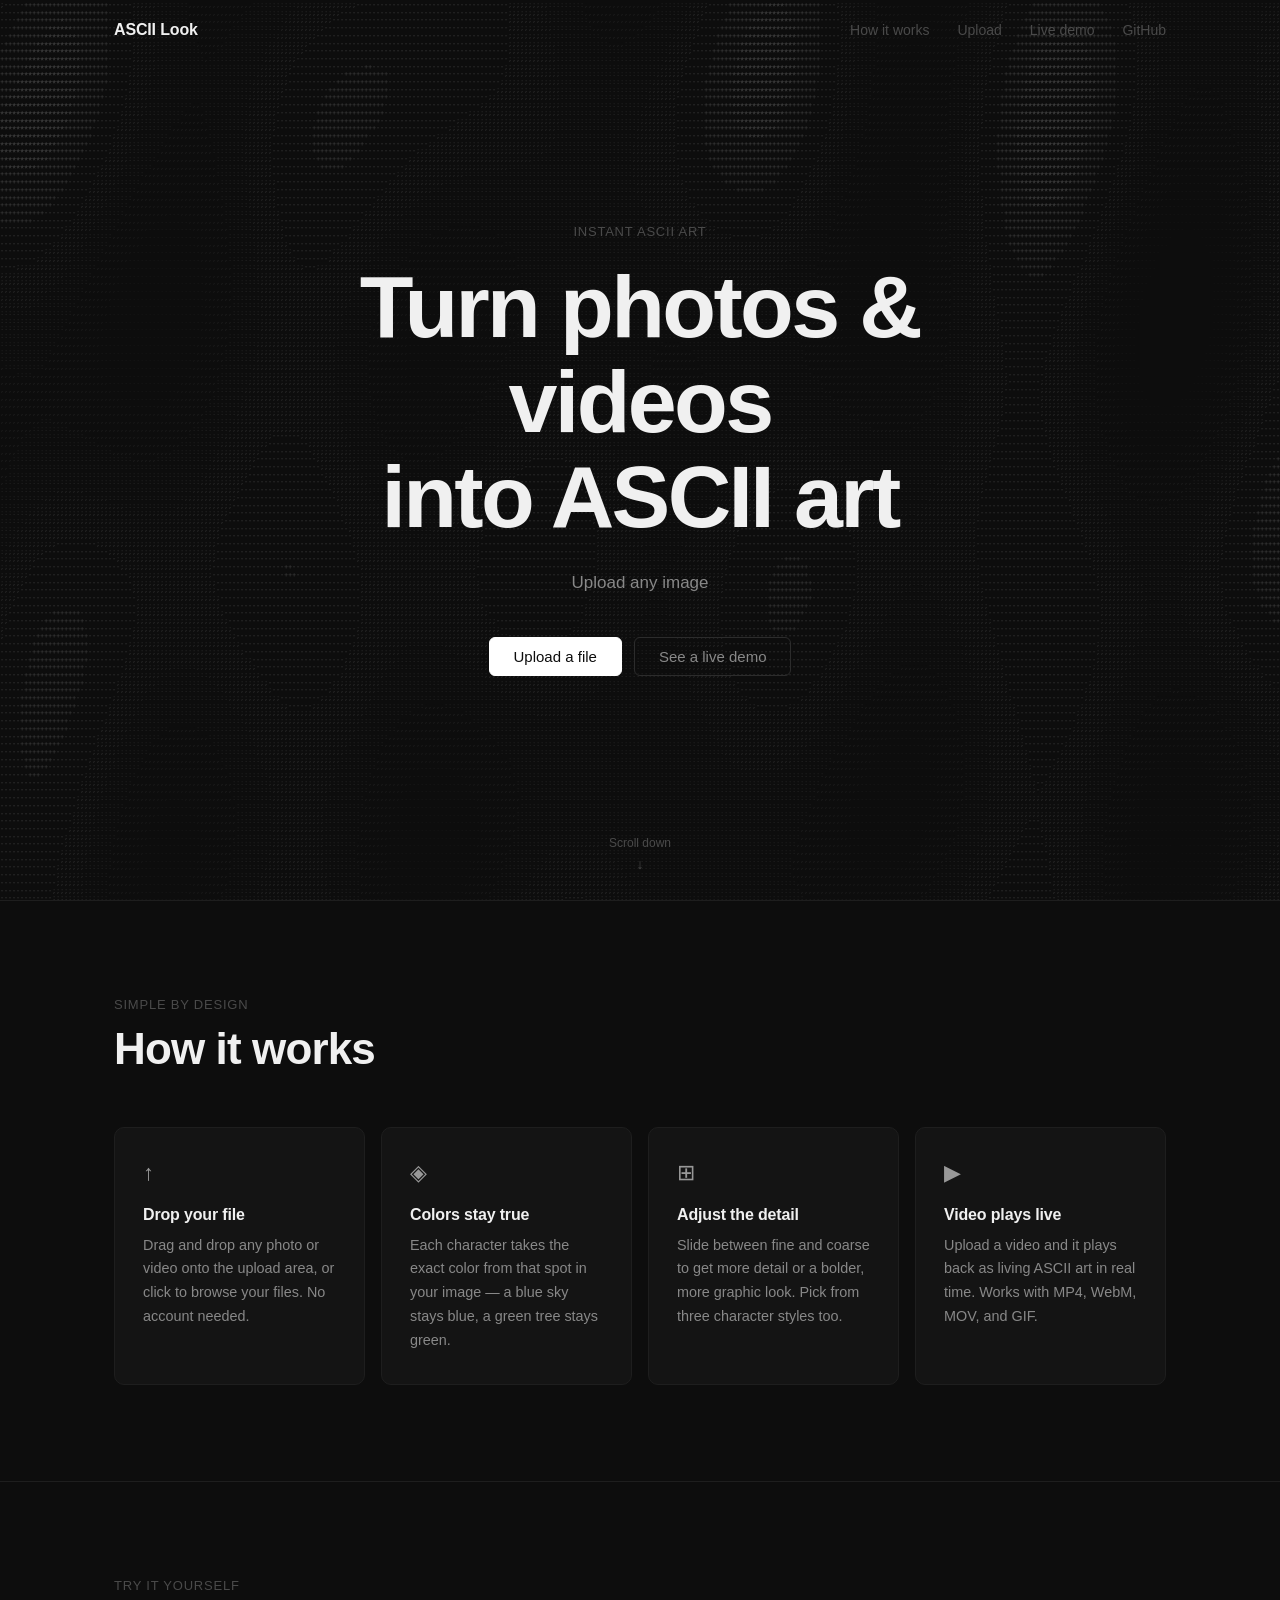
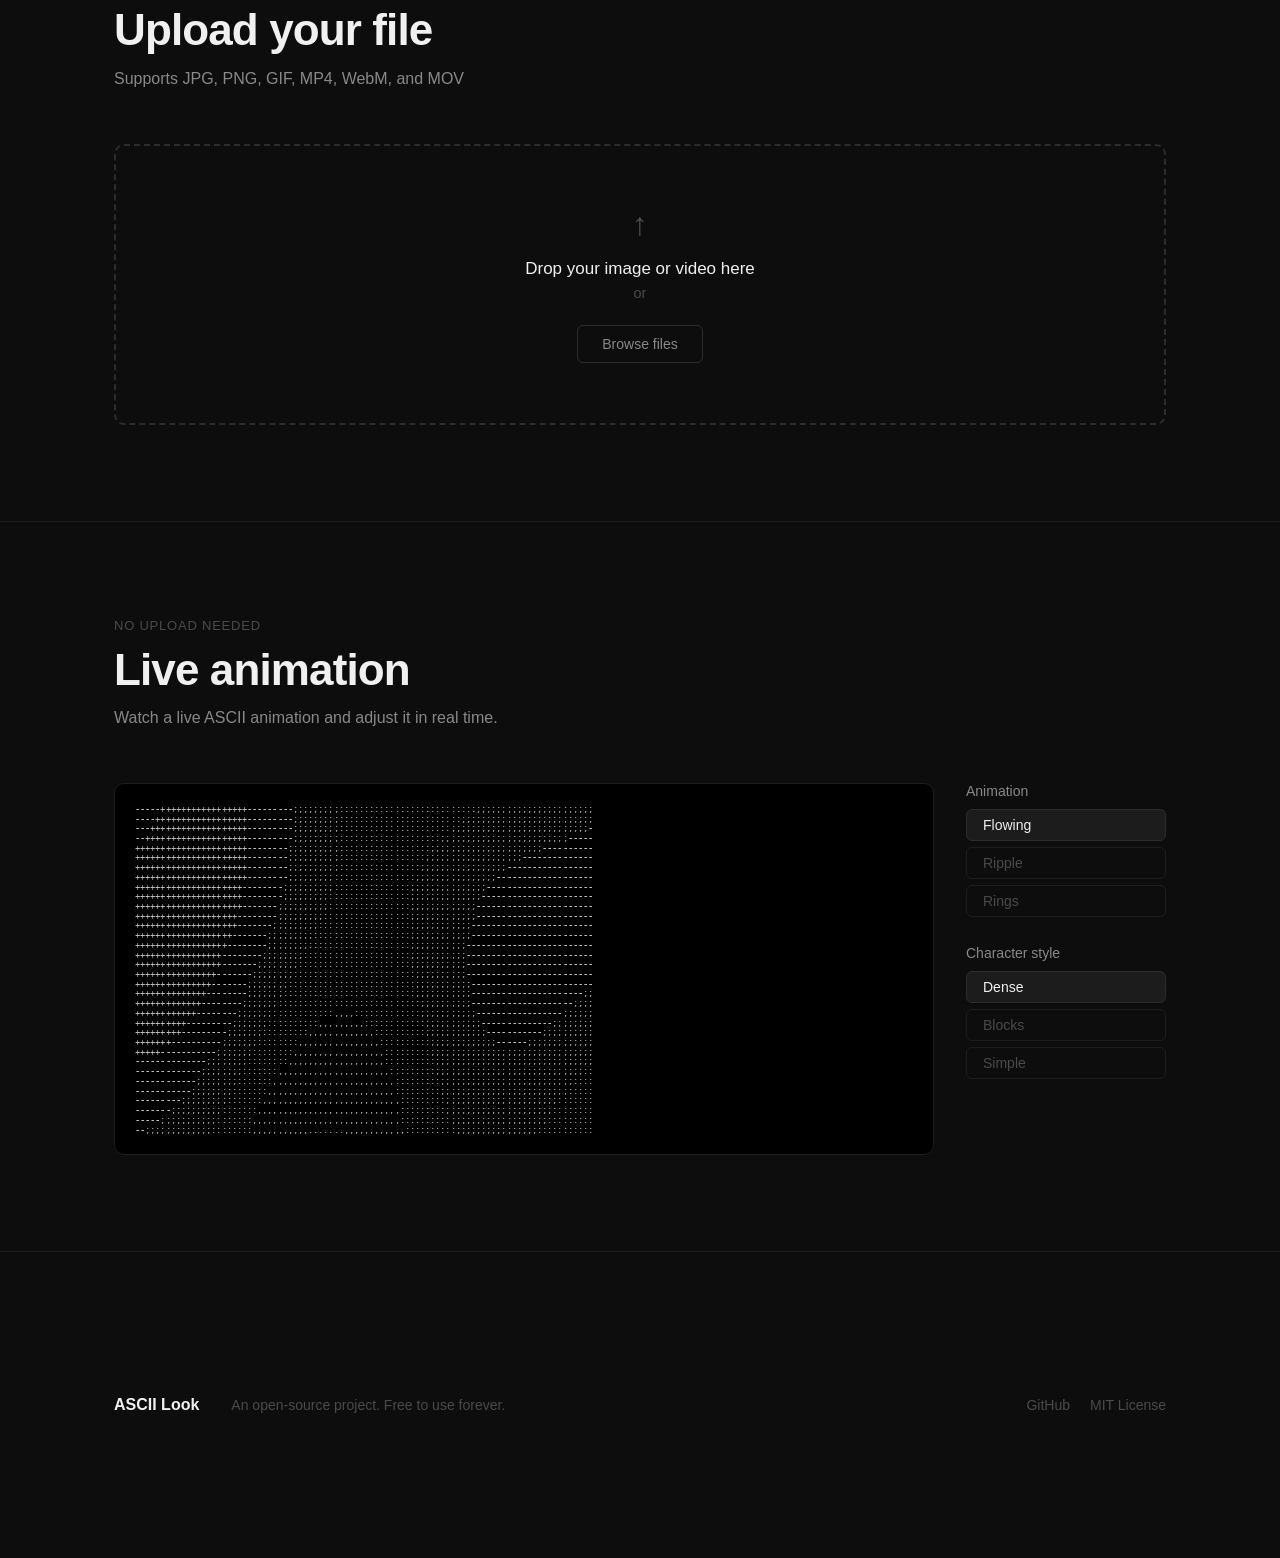
==== commit 1d27b20c: "Fix Retina resolution, remove all green from UI - Hero canvas and upload output now scaled by device" ====
--- a/index.html
+++ b/index.html
@@ -153,7 +153,7 @@
               <label for="cell-size-slider">Scale</label>
               <span class="control-value" id="cell-size-val">Fine</span>
             </div>
-            <input type="range" id="cell-size-slider" min="4" max="24" value="10" step="1">
+            <input type="range" id="cell-size-slider" min="4" max="24" value="7" step="1">
             <div class="slider-labels" aria-hidden="true">
               <span>Fine</span>
               <span>Coarse</span>
--- a/css/styles.css
+++ b/css/styles.css
@@ -25,8 +25,7 @@
   --accent-subtle: rgba(255,255,255,0.06);
 
   /* ASCII output only */
-  --ascii-green: #00ff41;
-  --ascii-glow:  rgba(0,255,65,0.3);
+  --ascii-color: rgba(210, 210, 210, 0.9);
 
   /* Typography */
   --font-ui:   -apple-system, BlinkMacSystemFont, 'Segoe UI', Roboto, Helvetica, Arial, sans-serif;
@@ -128,7 +127,6 @@
   inset:          0;
   width:          100%;
   height:         100%;
-  opacity:        0.35;
   pointer-events: none;
 }
 
@@ -534,7 +532,7 @@
   font-size:      9px;
   line-height:    1.08;
   letter-spacing: 0.01em;
-  color:          var(--ascii-green);
+  color:          var(--ascii-color);
   white-space:    pre;
   overflow:       hidden;
   min-height:     260px;
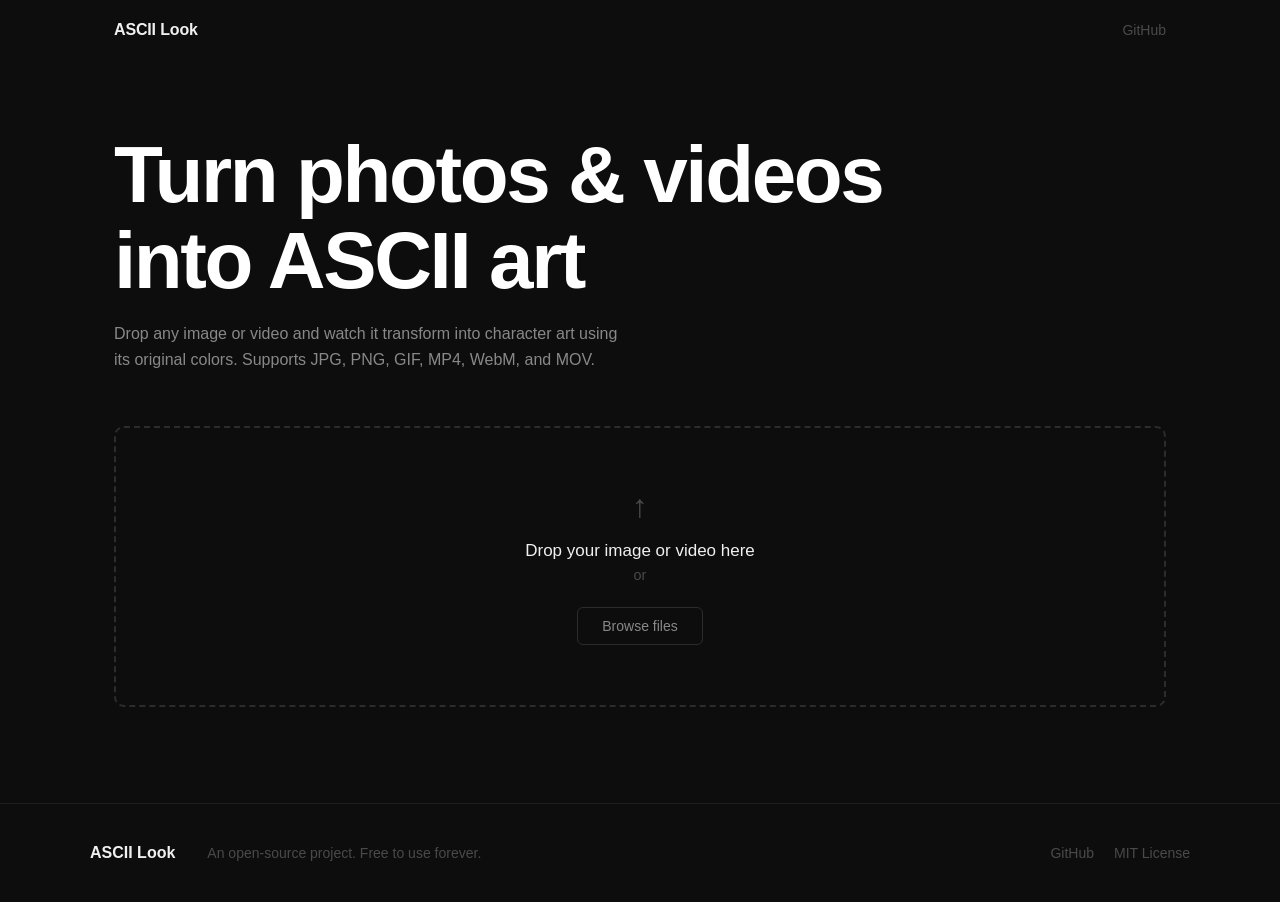
==== commit b53d7555: "Single-page upload: remove hero/demo sections, add scrub & color controls - Stripped site down to on" ====
--- a/index.html
+++ b/index.html
@@ -23,237 +23,154 @@
   <!-- NAV -->
   <nav class="nav" id="nav" aria-label="Main navigation">
     <div class="nav-container">
-      <a href="#hero" class="nav-logo" aria-label="ASCII Look home">ASCII Look</a>
-      <ul class="nav-links" role="list">
-        <li><a href="#how-it-works" class="nav-link">How it works</a></li>
-        <li><a href="#upload"       class="nav-link">Upload</a></li>
-        <li><a href="#demo"         class="nav-link">Live demo</a></li>
-        <li><a href="https://github.com/pearlraina/ascii-look-v01" class="nav-link" target="_blank" rel="noopener">GitHub</a></li>
-      </ul>
+      <span class="nav-logo">ASCII Look</span>
+      <a href="https://github.com/pearlraina/ascii-look-v01" class="nav-link" target="_blank" rel="noopener">GitHub</a>
     </div>
   </nav>
 
 
-  <!-- HERO -->
-  <section class="hero" id="hero">
-    <canvas id="hero-canvas" aria-hidden="true"></canvas>
+  <!-- MAIN -->
+  <main>
+    <section class="upload-section" aria-label="Upload and convert">
+      <div class="section-container">
 
-    <div class="hero-content">
-      <p class="hero-eyebrow">Instant ASCII art</p>
-      <h1 class="hero-title">Turn photos &amp; videos<br>into ASCII art</h1>
-      <p class="hero-sub">Upload any image or video and watch it transform into colorful character art — using its original colors.</p>
-      <div class="hero-actions">
-        <a href="#upload" class="btn btn-primary">Upload a file</a>
-        <a href="#demo"   class="btn btn-ghost">See a live demo</a>
-      </div>
-    </div>
+        <header class="section-header">
+          <h1 class="section-title">Turn photos &amp; videos<br>into ASCII art</h1>
+          <p class="section-sub">Drop any image or video and watch it transform into character art using its original colors. Supports JPG, PNG, GIF, MP4, WebM, and MOV.</p>
+        </header>
 
-    <div class="hero-scroll" aria-hidden="true">
-      <span>Scroll down</span>
-      <span class="scroll-arrow">↓</span>
-    </div>
-  </section>
+        <!-- Drop zone -->
+        <div class="drop-zone" id="drop-zone" role="button" tabindex="0"
+             aria-label="Drop an image or video, or press Enter to browse files">
+          <div class="drop-icon" aria-hidden="true">↑</div>
+          <p class="drop-label">Drop your image or video here</p>
+          <p class="drop-sub">or</p>
+          <label class="btn btn-outline" onclick="event.stopPropagation()">
+            Browse files
+            <input type="file" id="file-input" accept="image/*,video/*" hidden>
+          </label>
+        </div>
 
+        <!-- Output — hidden until a file loads -->
+        <div class="upload-output" id="upload-output" hidden>
 
-  <!-- HOW IT WORKS -->
-  <section class="features" id="how-it-works" aria-label="How it works">
-    <div class="section-container">
+          <div class="output-card">
+            <div class="output-header">
+              <span class="output-filename" id="upload-filename">Your file</span>
+              <span class="output-badge">ASCII Art</span>
+            </div>
+            <canvas id="ascii-output-canvas" aria-label="Your image rendered as ASCII art"></canvas>
+          </div>
 
-      <header class="section-header">
-        <p class="section-eyebrow">Simple by design</p>
-        <h2 class="section-title">How it works</h2>
-      </header>
+          <!-- Video controls -->
+          <div class="video-controls" id="video-controls" hidden>
+            <button class="btn btn-outline" id="video-play-pause">▶  Play</button>
+            <input type="range" class="scrub-bar" id="video-scrub" min="0" max="1000" value="0" step="1"
+                   aria-label="Video scrub bar">
+            <span class="video-time" id="video-time">0:00 / 0:00</span>
+          </div>
 
-      <div class="features-grid">
+          <!-- Controls -->
+          <div class="upload-controls">
 
-        <article class="feature-card">
-          <div class="feature-icon" aria-hidden="true">↑</div>
-          <h3 class="feature-title">Drop your file</h3>
-          <p class="feature-text">
-            Drag and drop any photo or video onto the upload area, or click to browse your files.
-            No account needed.
-          </p>
-        </article>
+            <div class="control-group">
+              <div class="control-header">
+                <label for="cell-size-slider">Scale</label>
+                <span class="control-value" id="cell-size-val">Fine</span>
+              </div>
+              <input type="range" id="cell-size-slider" min="4" max="24" value="7" step="1">
+              <div class="slider-labels" aria-hidden="true">
+                <span>Fine</span>
+                <span>Coarse</span>
+              </div>
+            </div>
 
-        <article class="feature-card">
-          <div class="feature-icon" aria-hidden="true">◈</div>
-          <h3 class="feature-title">Colors stay true</h3>
-          <p class="feature-text">
-            Each character takes the exact color from that spot in your image —
-            a blue sky stays blue, a green tree stays green.
-          </p>
-        </article>
+            <div class="control-group">
+              <div class="control-header">
+                <label for="gamma-slider">Brightness</label>
+                <span class="control-value" id="gamma-val">Natural</span>
+              </div>
+              <input type="range" id="gamma-slider" min="0.4" max="2.5" value="1.2" step="0.1">
+              <div class="slider-labels" aria-hidden="true">
+                <span>Dark</span>
+                <span>Bright</span>
+              </div>
+            </div>
 
-        <article class="feature-card">
-          <div class="feature-icon" aria-hidden="true">⊞</div>
-          <h3 class="feature-title">Adjust the detail</h3>
-          <p class="feature-text">
-            Slide between fine and coarse to get more detail or a bolder, more
-            graphic look. Pick from three character styles too.
-          </p>
-        </article>
+            <div class="control-group">
+              <div class="control-header">
+                <label for="contrast-slider">Contrast</label>
+                <span class="control-value" id="contrast-val">100%</span>
+              </div>
+              <input type="range" id="contrast-slider" min="0" max="200" value="100" step="1">
+              <div class="slider-labels" aria-hidden="true">
+                <span>Flat</span>
+                <span>Punchy</span>
+              </div>
+            </div>
 
-        <article class="feature-card">
-          <div class="feature-icon" aria-hidden="true">▶</div>
-          <h3 class="feature-title">Video plays live</h3>
-          <p class="feature-text">
-            Upload a video and it plays back as living ASCII art in real time.
-            Works with MP4, WebM, MOV, and GIF.
-          </p>
-        </article>
+            <div class="control-group">
+              <div class="control-header">
+                <label for="saturation-slider">Saturation</label>
+                <span class="control-value" id="saturation-val">100%</span>
+              </div>
+              <input type="range" id="saturation-slider" min="0" max="200" value="100" step="1">
+              <div class="slider-labels" aria-hidden="true">
+                <span>Muted</span>
+                <span>Vivid</span>
+              </div>
+            </div>
+
+            <div class="control-group">
+              <div class="control-header">
+                <label for="hue-slider">Hue shift</label>
+                <span class="control-value" id="hue-val">0°</span>
+              </div>
+              <input type="range" id="hue-slider" min="0" max="360" value="0" step="1">
+              <div class="slider-labels" aria-hidden="true">
+                <span>0°</span>
+                <span>360°</span>
+              </div>
+            </div>
+
+            <div class="control-group">
+              <div class="control-header">
+                <label for="blend-slider">Show original</label>
+                <span class="control-value" id="blend-val">0%</span>
+              </div>
+              <input type="range" id="blend-slider" min="0" max="0.6" value="0" step="0.05">
+              <div class="slider-labels" aria-hidden="true">
+                <span>Off</span>
+                <span>Show through</span>
+              </div>
+            </div>
+
+            <div class="control-group">
+              <label class="control-group-label">Character style</label>
+              <div class="btn-group">
+                <button class="toggle-btn active" data-upload-charset="standard">Dense</button>
+                <button class="toggle-btn"        data-upload-charset="blocks">Blocks</button>
+                <button class="toggle-btn"        data-upload-charset="minimal">Simple</button>
+              </div>
+            </div>
+
+          </div>
+        </div>
 
       </div>
-    </div>
-  </section>
-
-
-  <!-- UPLOAD -->
-  <section class="upload-section" id="upload" aria-label="Upload and convert">
-    <div class="section-container">
-
-      <header class="section-header">
-        <p class="section-eyebrow">Try it yourself</p>
-        <h2 class="section-title">Upload your file</h2>
-        <p class="section-sub">Supports JPG, PNG, GIF, MP4, WebM, and MOV</p>
-      </header>
-
-      <!-- Drop zone -->
-      <div class="drop-zone" id="drop-zone" role="button" tabindex="0"
-           aria-label="Drop an image or video, or press Enter to browse files">
-        <div class="drop-icon" aria-hidden="true">↑</div>
-        <p class="drop-label">Drop your image or video here</p>
-        <p class="drop-sub">or</p>
-        <label class="btn btn-outline" onclick="event.stopPropagation()">
-          Browse files
-          <input type="file" id="file-input" accept="image/*,video/*" hidden>
-        </label>
-      </div>
-
-      <!-- Output — hidden until a file loads -->
-      <div class="upload-output" id="upload-output" hidden>
-
-        <div class="output-card">
-          <div class="output-header">
-            <span class="output-filename" id="upload-filename">Your file</span>
-            <span class="output-badge">ASCII Art</span>
-          </div>
-          <canvas id="ascii-output-canvas" aria-label="Your image rendered as ASCII art"></canvas>
-        </div>
-
-        <!-- Video controls -->
-        <div class="video-controls" id="video-controls" hidden>
-          <button class="btn btn-outline" id="video-play-pause">Play</button>
-        </div>
-
-        <!-- Controls -->
-        <div class="upload-controls">
-
-          <div class="control-group">
-            <div class="control-header">
-              <label for="cell-size-slider">Scale</label>
-              <span class="control-value" id="cell-size-val">Fine</span>
-            </div>
-            <input type="range" id="cell-size-slider" min="4" max="24" value="7" step="1">
-            <div class="slider-labels" aria-hidden="true">
-              <span>Fine</span>
-              <span>Coarse</span>
-            </div>
-          </div>
-
-          <div class="control-group">
-            <div class="control-header">
-              <label for="gamma-slider">Brightness</label>
-              <span class="control-value" id="gamma-val">Natural</span>
-            </div>
-            <input type="range" id="gamma-slider" min="0.4" max="2.5" value="1.2" step="0.1">
-            <div class="slider-labels" aria-hidden="true">
-              <span>Dark</span>
-              <span>Bright</span>
-            </div>
-          </div>
-
-          <div class="control-group">
-            <div class="control-header">
-              <label for="blend-slider">Show original image</label>
-              <span class="control-value" id="blend-val">0%</span>
-            </div>
-            <input type="range" id="blend-slider" min="0" max="0.6" value="0" step="0.05">
-            <div class="slider-labels" aria-hidden="true">
-              <span>Off</span>
-              <span>Show through</span>
-            </div>
-          </div>
-
-          <div class="control-group">
-            <label class="control-group-label">Character style</label>
-            <div class="btn-group">
-              <button class="toggle-btn active" data-upload-charset="standard">Dense</button>
-              <button class="toggle-btn"        data-upload-charset="blocks">Blocks</button>
-              <button class="toggle-btn"        data-upload-charset="minimal">Simple</button>
-            </div>
-          </div>
-
-        </div>
-      </div>
-
-    </div>
-  </section>
-
-
-  <!-- LIVE DEMO -->
-  <section class="demo-section" id="demo" aria-label="Live animation demo">
-    <div class="section-container">
-
-      <header class="section-header">
-        <p class="section-eyebrow">No upload needed</p>
-        <h2 class="section-title">Live animation</h2>
-        <p class="section-sub">Watch a live ASCII animation and adjust it in real time.</p>
-      </header>
-
-      <div class="demo-container">
-
-        <div class="ascii-display" role="img" aria-label="Live ASCII animation">
-          <pre id="demo-ascii-output" aria-live="off"></pre>
-        </div>
-
-        <div class="demo-controls" role="group" aria-label="Animation controls">
-
-          <div class="control-group">
-            <label class="control-group-label">Animation</label>
-            <div class="btn-group vertical">
-              <button class="toggle-btn active" data-mode="plasma">Flowing</button>
-              <button class="toggle-btn"        data-mode="wave">Ripple</button>
-              <button class="toggle-btn"        data-mode="radial">Rings</button>
-            </div>
-          </div>
-
-          <div class="control-group">
-            <label class="control-group-label">Character style</label>
-            <div class="btn-group vertical">
-              <button class="toggle-btn active" data-charset="standard">Dense</button>
-              <button class="toggle-btn"        data-charset="blocks">Blocks</button>
-              <button class="toggle-btn"        data-charset="minimal">Simple</button>
-            </div>
-          </div>
-
-        </div>
-      </div>
-
-    </div>
-  </section>
+    </section>
+  </main>
 
 
   <!-- FOOTER -->
   <footer class="footer" aria-label="Site footer">
-    <div class="section-container">
-      <div class="footer-inner">
-        <p class="footer-brand">ASCII Look</p>
-        <p class="footer-text">An open-source project. Free to use forever.</p>
-        <nav class="footer-links" aria-label="Footer links">
-          <a href="https://github.com/pearlraina/ascii-look-v01" class="footer-link" target="_blank" rel="noopener">GitHub</a>
-          <a href="https://github.com/pearlraina/ascii-look-v01/blob/main/LICENSE" class="footer-link" target="_blank" rel="noopener">MIT License</a>
-        </nav>
-      </div>
+    <div class="footer-inner">
+      <p class="footer-brand">ASCII Look</p>
+      <p class="footer-text">An open-source project. Free to use forever.</p>
+      <nav class="footer-links" aria-label="Footer links">
+        <a href="https://github.com/pearlraina/ascii-look-v01" class="footer-link" target="_blank" rel="noopener">GitHub</a>
+        <a href="https://github.com/pearlraina/ascii-look-v01/blob/main/LICENSE" class="footer-link" target="_blank" rel="noopener">MIT License</a>
+      </nav>
     </div>
   </footer>
 
--- a/css/styles.css
+++ b/css/styles.css
@@ -1,46 +1,39 @@
 /* ============================================================
-   ASCII Look — Clean UI Stylesheet
-   System fonts everywhere · monospace only for ASCII output
+   ASCII Look — Stylesheet
    ============================================================ */
 
 @import url('https://fonts.googleapis.com/css2?family=IBM+Plex+Mono:wght@400;500&display=swap');
 
 /* ── Design tokens ─────────────────────────────────────────── */
 :root {
-  /* Backgrounds */
   --bg:        #0d0d0d;
   --surface:   #141414;
   --surface-2: #1c1c1c;
   --border:    #2c2c2c;
   --border-dim: #1e1e1e;
 
-  /* Text */
   --text-primary:   #f0f0f0;
   --text-secondary: #888888;
   --text-muted:     #4a4a4a;
 
-  /* Accent */
   --accent:        #ffffff;
   --accent-hover:  rgba(255,255,255,0.9);
   --accent-subtle: rgba(255,255,255,0.06);
 
-  /* ASCII output only */
   --ascii-color: rgba(210, 210, 210, 0.9);
 
-  /* Typography */
   --font-ui:   -apple-system, BlinkMacSystemFont, 'Segoe UI', Roboto, Helvetica, Arial, sans-serif;
   --font-mono: 'IBM Plex Mono', Consolas, monospace;
 
-  /* Layout */
-  --nav-h:     60px;
-  --r:         10px;   /* card radius */
-  --r-sm:       6px;   /* button/input radius */
-  --max-w:   1100px;
+  --nav-h: 60px;
+  --r:     10px;
+  --r-sm:   6px;
+  --max-w: 1100px;
 }
 
 /* ── Reset ─────────────────────────────────────────────────── */
 *, *::before, *::after { box-sizing: border-box; margin: 0; padding: 0; }
-html { font-size: 16px; scroll-behavior: smooth; }
+html { font-size: 16px; }
 
 body {
   font-family:             var(--font-ui);
@@ -78,7 +71,6 @@
   backdrop-filter: blur(12px);
   -webkit-backdrop-filter: blur(12px);
 }
-
 .nav-container {
   display:         flex;
   align-items:     center;
@@ -88,19 +80,11 @@
   margin:          0 auto;
   padding:         0 24px;
 }
-
 .nav-logo {
   font-size:      1rem;
   font-weight:    600;
   color:          var(--text-primary);
-  text-decoration: none;
   letter-spacing: -0.01em;
-}
-
-.nav-links {
-  display:    flex;
-  list-style: none;
-  gap:        28px;
 }
 .nav-link {
   font-size:      0.875rem;
@@ -111,126 +95,24 @@
 .nav-link:hover { color: var(--text-secondary); }
 
 /* ============================================================
-   HERO
-   ============================================================ */
-.hero {
-  position:        relative;
-  height:          100dvh;
-  display:         flex;
+   BUTTONS
+   ============================================================ */
+.btn {
+  display:         inline-flex;
   align-items:     center;
   justify-content: center;
-  overflow:        hidden;
-}
-
-#hero-canvas {
-  position:       absolute;
-  inset:          0;
-  width:          100%;
-  height:         100%;
-  pointer-events: none;
-}
-
-.hero-content {
-  position:   relative;
-  z-index:    10;
-  text-align: center;
-  padding:    0 24px;
-  max-width:  680px;
-}
-
-.hero-eyebrow {
-  font-size:      0.8125rem;
-  letter-spacing: 0.06em;
-  color:          var(--text-muted);
-  margin-bottom:  20px;
-  text-transform: uppercase;
-}
-
-.hero-title {
-  font-family:    var(--font-ui);
-  font-size:      clamp(2.6rem, 7vw, 5.5rem);
-  font-weight:    700;
-  line-height:    1.08;
-  letter-spacing: -0.03em;
-  color:          var(--text-primary);
-  margin-bottom:  24px;
-}
-
-.hero-sub {
-  font-size:      1.0625rem;
-  line-height:    1.65;
-  color:          var(--text-secondary);
-  margin-bottom:  40px;
-}
-
-.hero-actions {
-  display:         flex;
-  gap:             12px;
-  justify-content: center;
-  flex-wrap:       wrap;
-}
-
-.hero-scroll {
-  position:        absolute;
-  bottom:          28px;
-  left:            50%;
-  transform:       translateX(-50%);
-  z-index:         10;
-  display:         flex;
-  flex-direction:  column;
-  align-items:     center;
-  gap:             6px;
-  font-size:       0.75rem;
-  color:           var(--text-muted);
-  animation:       bob 2.4s ease-in-out infinite;
-}
-@keyframes bob {
-  0%, 100% { transform: translateX(-50%) translateY(0); }
-  50%       { transform: translateX(-50%) translateY(6px); }
-}
-.scroll-arrow { font-size: 0.875rem; }
-
-/* ============================================================
-   BUTTONS
-   ============================================================ */
-.btn {
-  display:          inline-flex;
-  align-items:      center;
-  justify-content:  center;
-  font-family:      var(--font-ui);
-  font-size:        0.9375rem;
-  font-weight:      500;
-  text-decoration:  none;
-  padding:          11px 24px;
-  border-radius:    var(--r-sm);
-  cursor:           pointer;
-  transition:       all 0.18s;
-  white-space:      nowrap;
-  border:           1px solid transparent;
-  line-height:      1;
-}
-
-.btn-primary {
-  background:   var(--accent);
-  color:        #0d0d0d;
-  border-color: var(--accent);
-}
-.btn-primary:hover {
-  background: var(--accent-hover);
-  transform:  translateY(-1px);
-  box-shadow: 0 4px 20px rgba(255,255,255,0.1);
-}
-
-.btn-ghost {
-  background:   transparent;
-  color:        var(--text-secondary);
-  border-color: var(--border);
-}
-.btn-ghost:hover {
-  border-color: var(--text-muted);
-  color:        var(--text-primary);
-}
-
+  font-family:     var(--font-ui);
+  font-size:       0.9375rem;
+  font-weight:     500;
+  text-decoration: none;
+  padding:         11px 24px;
+  border-radius:   var(--r-sm);
+  cursor:          pointer;
+  transition:      all 0.18s;
+  white-space:     nowrap;
+  border:          1px solid transparent;
+  line-height:     1;
+}
 .btn-outline {
   background:   transparent;
   color:        var(--text-secondary);
@@ -243,82 +125,34 @@
 }
 
 /* ============================================================
-   SHARED SECTION LAYOUT
+   MAIN LAYOUT
    ============================================================ */
 .section-container {
   max-width: var(--max-w);
   margin:    0 auto;
-  padding:   96px 24px;
-}
-
-.section-header {
-  margin-bottom: 52px;
-}
-.section-eyebrow {
-  font-size:      0.8125rem;
-  letter-spacing: 0.06em;
-  text-transform: uppercase;
-  color:          var(--text-muted);
-  margin-bottom:  12px;
-}
+  padding:   calc(var(--nav-h) + 72px) 24px 96px;
+}
+
+.section-header  { margin-bottom: 52px; }
+
 .section-title {
-  font-size:      clamp(1.75rem, 4vw, 2.75rem);
+  font-size:      clamp(2.8rem, 6.5vw, 5rem);
   font-weight:    700;
-  letter-spacing: -0.02em;
-  color:          var(--text-primary);
-  line-height:    1.15;
+  letter-spacing: -0.03em;
+  color:          #ffffff;
+  line-height:    1.08;
+  margin-bottom:  16px;
 }
 .section-sub {
-  font-size:    1rem;
-  color:        var(--text-secondary);
-  margin-top:   10px;
-  line-height:  1.6;
-}
-
-/* ============================================================
-   FEATURES / HOW IT WORKS
-   ============================================================ */
-.features { border-top: 1px solid var(--border-dim); }
-
-.features-grid {
-  display:               grid;
-  grid-template-columns: repeat(auto-fit, minmax(230px, 1fr));
-  gap:                   16px;
-}
-
-.feature-card {
-  background:    var(--surface);
-  border:        1px solid var(--border-dim);
-  border-radius: var(--r);
-  padding:       32px 28px;
-  transition:    border-color 0.2s;
-}
-.feature-card:hover { border-color: var(--border); }
-
-.feature-icon {
-  font-size:     1.375rem;
-  color:         var(--text-primary);
-  margin-bottom: 20px;
-  opacity:       0.6;
-}
-.feature-title {
-  font-size:     1rem;
-  font-weight:   600;
-  color:         var(--text-primary);
-  margin-bottom: 10px;
-  letter-spacing: -0.01em;
-}
-.feature-text {
-  font-size:   0.9rem;
+  font-size:  1rem;
+  color:      var(--text-secondary);
   line-height: 1.65;
-}
-
-/* ============================================================
-   UPLOAD SECTION
-   ============================================================ */
-.upload-section { border-top: 1px solid var(--border-dim); }
-
-/* Drop zone ─────────────────────────────────────────────────── */
+  max-width:  520px;
+}
+
+/* ============================================================
+   DROP ZONE
+   ============================================================ */
 .drop-zone {
   border:        2px dashed var(--border);
   border-radius: var(--r);
@@ -354,7 +188,9 @@
   margin-bottom: 24px;
 }
 
-/* Output card ──────────────────────────────────────────────── */
+/* ============================================================
+   OUTPUT CARD
+   ============================================================ */
 .upload-output { margin-top: 36px; }
 
 .output-card {
@@ -364,20 +200,20 @@
   background:    #000;
 }
 .output-header {
-  display:       flex;
-  align-items:   center;
+  display:         flex;
+  align-items:     center;
   justify-content: space-between;
-  padding:       12px 16px;
-  border-bottom: 1px solid var(--border-dim);
-  background:    var(--surface);
+  padding:         12px 16px;
+  border-bottom:   1px solid var(--border-dim);
+  background:      var(--surface);
 }
 .output-filename {
-  font-size:  0.875rem;
-  color:      var(--text-secondary);
-  overflow:   hidden;
+  font-size:     0.875rem;
+  color:         var(--text-secondary);
+  overflow:      hidden;
   text-overflow: ellipsis;
-  white-space: nowrap;
-  max-width:  60%;
+  white-space:   nowrap;
+  max-width:     60%;
 }
 .output-badge {
   font-size:      0.6875rem;
@@ -398,14 +234,57 @@
   background: #000;
 }
 
-/* Video controls ───────────────────────────────────────────── */
+/* ============================================================
+   VIDEO CONTROLS
+   ============================================================ */
 .video-controls {
-  display:    flex;
-  gap:        12px;
-  margin-top: 14px;
-}
-
-/* Controls row ─────────────────────────────────────────────── */
+  display:        flex;
+  align-items:    center;
+  gap:            14px;
+  margin-top:     14px;
+  flex-wrap:      wrap;
+}
+
+.scrub-bar {
+  flex:           1 1 200px;
+  -webkit-appearance: none;
+  appearance:     none;
+  height:         3px;
+  background:     var(--border);
+  border:         none;
+  outline:        none;
+  cursor:         pointer;
+  border-radius:  99px;
+}
+.scrub-bar::-webkit-slider-thumb {
+  -webkit-appearance: none;
+  width:         14px;
+  height:        14px;
+  background:    var(--text-primary);
+  cursor:        pointer;
+  border-radius: 50%;
+  border:        none;
+}
+.scrub-bar::-moz-range-thumb {
+  width:         14px;
+  height:        14px;
+  background:    var(--text-primary);
+  cursor:        pointer;
+  border-radius: 50%;
+  border:        none;
+}
+
+.video-time {
+  font-size:      0.8125rem;
+  color:          var(--text-muted);
+  font-variant-numeric: tabular-nums;
+  white-space:    nowrap;
+  flex-shrink:    0;
+}
+
+/* ============================================================
+   UPLOAD CONTROLS
+   ============================================================ */
 .upload-controls {
   display:     flex;
   gap:         40px;
@@ -415,9 +294,6 @@
   border-top:  1px solid var(--border-dim);
 }
 
-/* ============================================================
-   SHARED CONTROL GROUPS
-   ============================================================ */
 .control-group { display: flex; flex-direction: column; gap: 10px; }
 
 .control-header {
@@ -437,7 +313,7 @@
   color:     var(--text-muted);
 }
 
-/* Range slider ─────────────────────────────────────────────── */
+/* Range sliders ────────────────────────────────────────────── */
 input[type='range'] {
   -webkit-appearance: none;
   appearance:         none;
@@ -451,13 +327,13 @@
 }
 input[type='range']::-webkit-slider-thumb {
   -webkit-appearance: none;
-  width:              16px;
-  height:             16px;
-  background:         var(--text-primary);
-  cursor:             pointer;
-  border-radius:      50%;
-  border:             none;
-  box-shadow:         0 1px 4px rgba(0,0,0,0.4);
+  width:         16px;
+  height:        16px;
+  background:    var(--text-primary);
+  cursor:        pointer;
+  border-radius: 50%;
+  border:        none;
+  box-shadow:    0 1px 4px rgba(0,0,0,0.4);
 }
 input[type='range']::-moz-range-thumb {
   width:         16px;
@@ -478,27 +354,21 @@
   color:     var(--text-muted);
 }
 
-/* Toggle button group ──────────────────────────────────────── */
-.btn-group {
-  display:  flex;
-  gap:      6px;
-  flex-wrap: wrap;
-}
-.btn-group.vertical { flex-direction: column; }
+/* Toggle buttons ───────────────────────────────────────────── */
+.btn-group { display: flex; gap: 6px; flex-wrap: wrap; }
 
 .toggle-btn {
-  font-family:  var(--font-ui);
-  font-size:    0.875rem;
-  font-weight:  400;
-  color:        var(--text-muted);
-  background:   transparent;
-  border:       1px solid var(--border-dim);
+  font-family:   var(--font-ui);
+  font-size:     0.875rem;
+  font-weight:   400;
+  color:         var(--text-muted);
+  background:    transparent;
+  border:        1px solid var(--border-dim);
   border-radius: var(--r-sm);
-  padding:      8px 16px;
-  cursor:       pointer;
-  transition:   all 0.15s;
-  text-align:   left;
-  line-height:  1;
+  padding:       8px 16px;
+  cursor:        pointer;
+  transition:    all 0.15s;
+  line-height:   1;
 }
 .toggle-btn:hover  { border-color: var(--border); color: var(--text-secondary); }
 .toggle-btn.active {
@@ -508,49 +378,11 @@
 }
 
 /* ============================================================
-   LIVE DEMO SECTION
-   ============================================================ */
-.demo-section { border-top: 1px solid var(--border-dim); }
-
-.demo-container {
-  display:   flex;
-  gap:       32px;
-  flex-wrap: wrap;
-  align-items: flex-start;
-}
-
-.ascii-display {
-  flex:          1 1 460px;
-  border:        1px solid var(--border-dim);
-  border-radius: var(--r);
-  background:    #000;
-  overflow:      hidden;
-  padding:       20px;
-}
-.ascii-display pre {
-  font-family:    var(--font-mono);
-  font-size:      9px;
-  line-height:    1.08;
-  letter-spacing: 0.01em;
-  color:          var(--ascii-color);
-  white-space:    pre;
-  overflow:       hidden;
-  min-height:     260px;
-}
-
-.demo-controls {
-  flex:    0 0 200px;
-  display: flex;
-  flex-direction: column;
-  gap:     28px;
-}
-
-/* ============================================================
    FOOTER
    ============================================================ */
 .footer {
   border-top: 1px solid var(--border-dim);
-  padding:    48px 24px;
+  padding:    40px 24px;
 }
 .footer-inner {
   max-width:   var(--max-w);
@@ -570,10 +402,7 @@
   color:     var(--text-muted);
   flex:      1 1 auto;
 }
-.footer-links {
-  display: flex;
-  gap:     20px;
-}
+.footer-links { display: flex; gap: 20px; }
 .footer-link {
   font-size:      0.875rem;
   color:          var(--text-muted);
@@ -586,19 +415,12 @@
    RESPONSIVE
    ============================================================ */
 @media (max-width: 768px) {
-  .nav-links           { display: none; }
-  .features-grid       { grid-template-columns: 1fr 1fr; }
-  .demo-container      { flex-direction: column; }
-  .demo-controls       { flex-direction: row; flex: none; width: 100%; }
-  .btn-group.vertical  { flex-direction: row; }
-  .upload-controls     { gap: 28px; }
-  .section-container   { padding: 64px 20px; }
-  input[type='range']  { width: 100%; }
-  .slider-labels       { width: 100%; }
+  .section-container  { padding: calc(var(--nav-h) + 48px) 20px 72px; }
+  .upload-controls    { gap: 28px; }
+  input[type='range'] { width: 100%; }
+  .slider-labels      { width: 100%; }
+  .scrub-bar          { width: 100%; flex-basis: 100%; }
 }
 @media (max-width: 480px) {
-  .features-grid    { grid-template-columns: 1fr; }
-  .hero-actions     { flex-direction: column; align-items: stretch; }
-  .hero-actions .btn { text-align: center; }
-  .footer-inner     { flex-direction: column; align-items: flex-start; }
-}
+  .footer-inner { flex-direction: column; align-items: flex-start; }
+}
